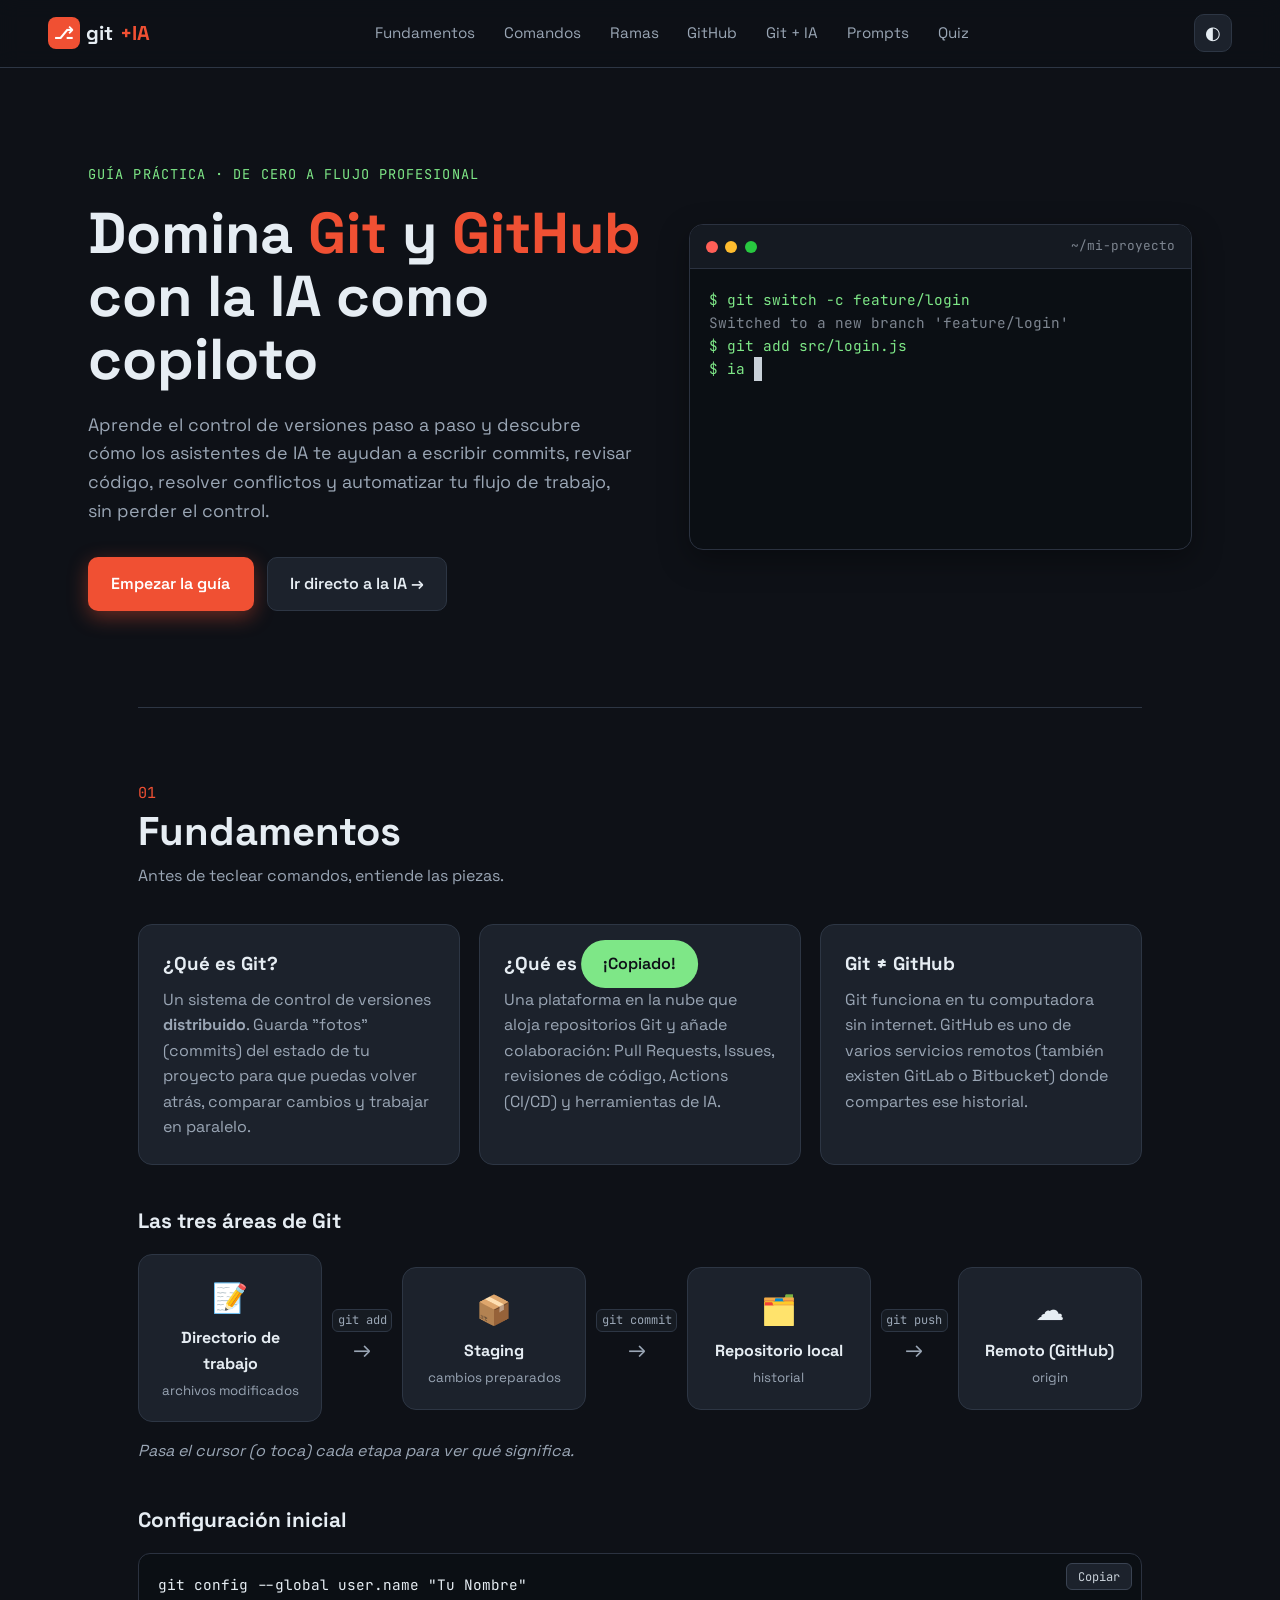
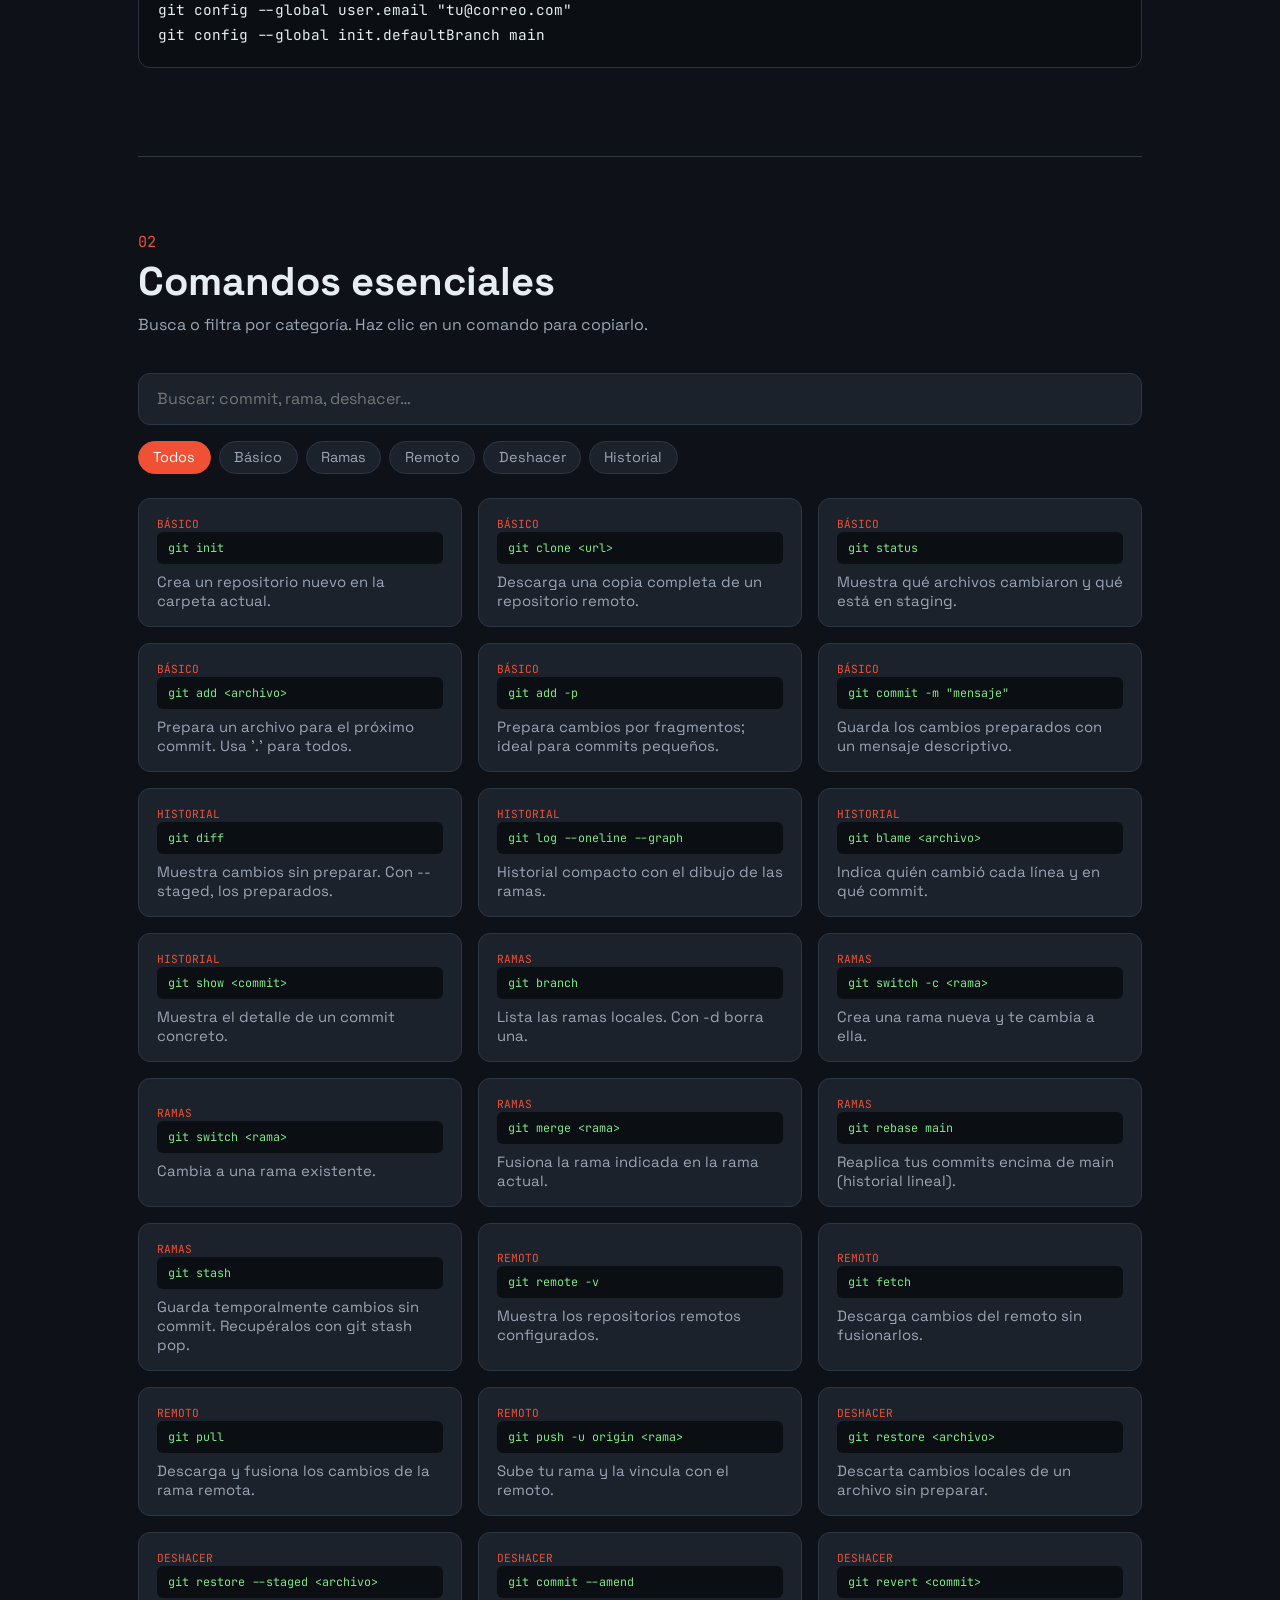
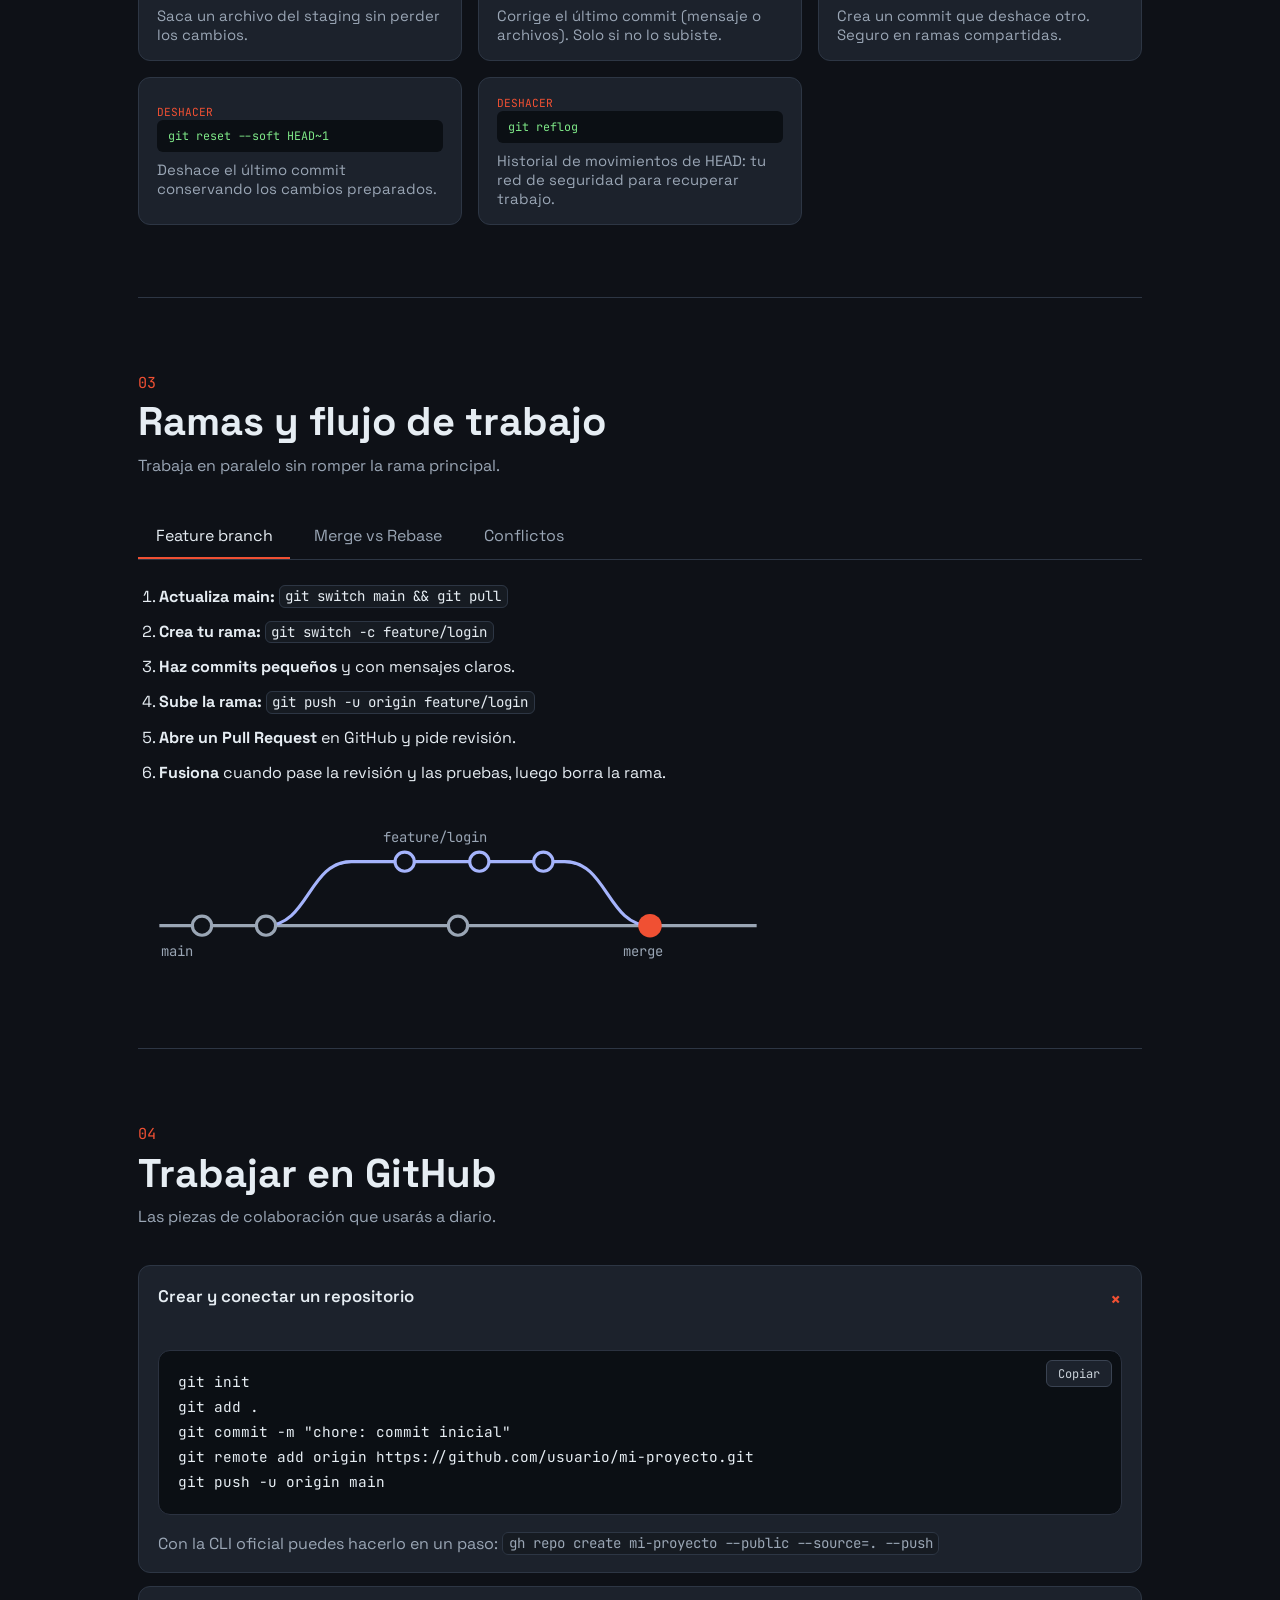
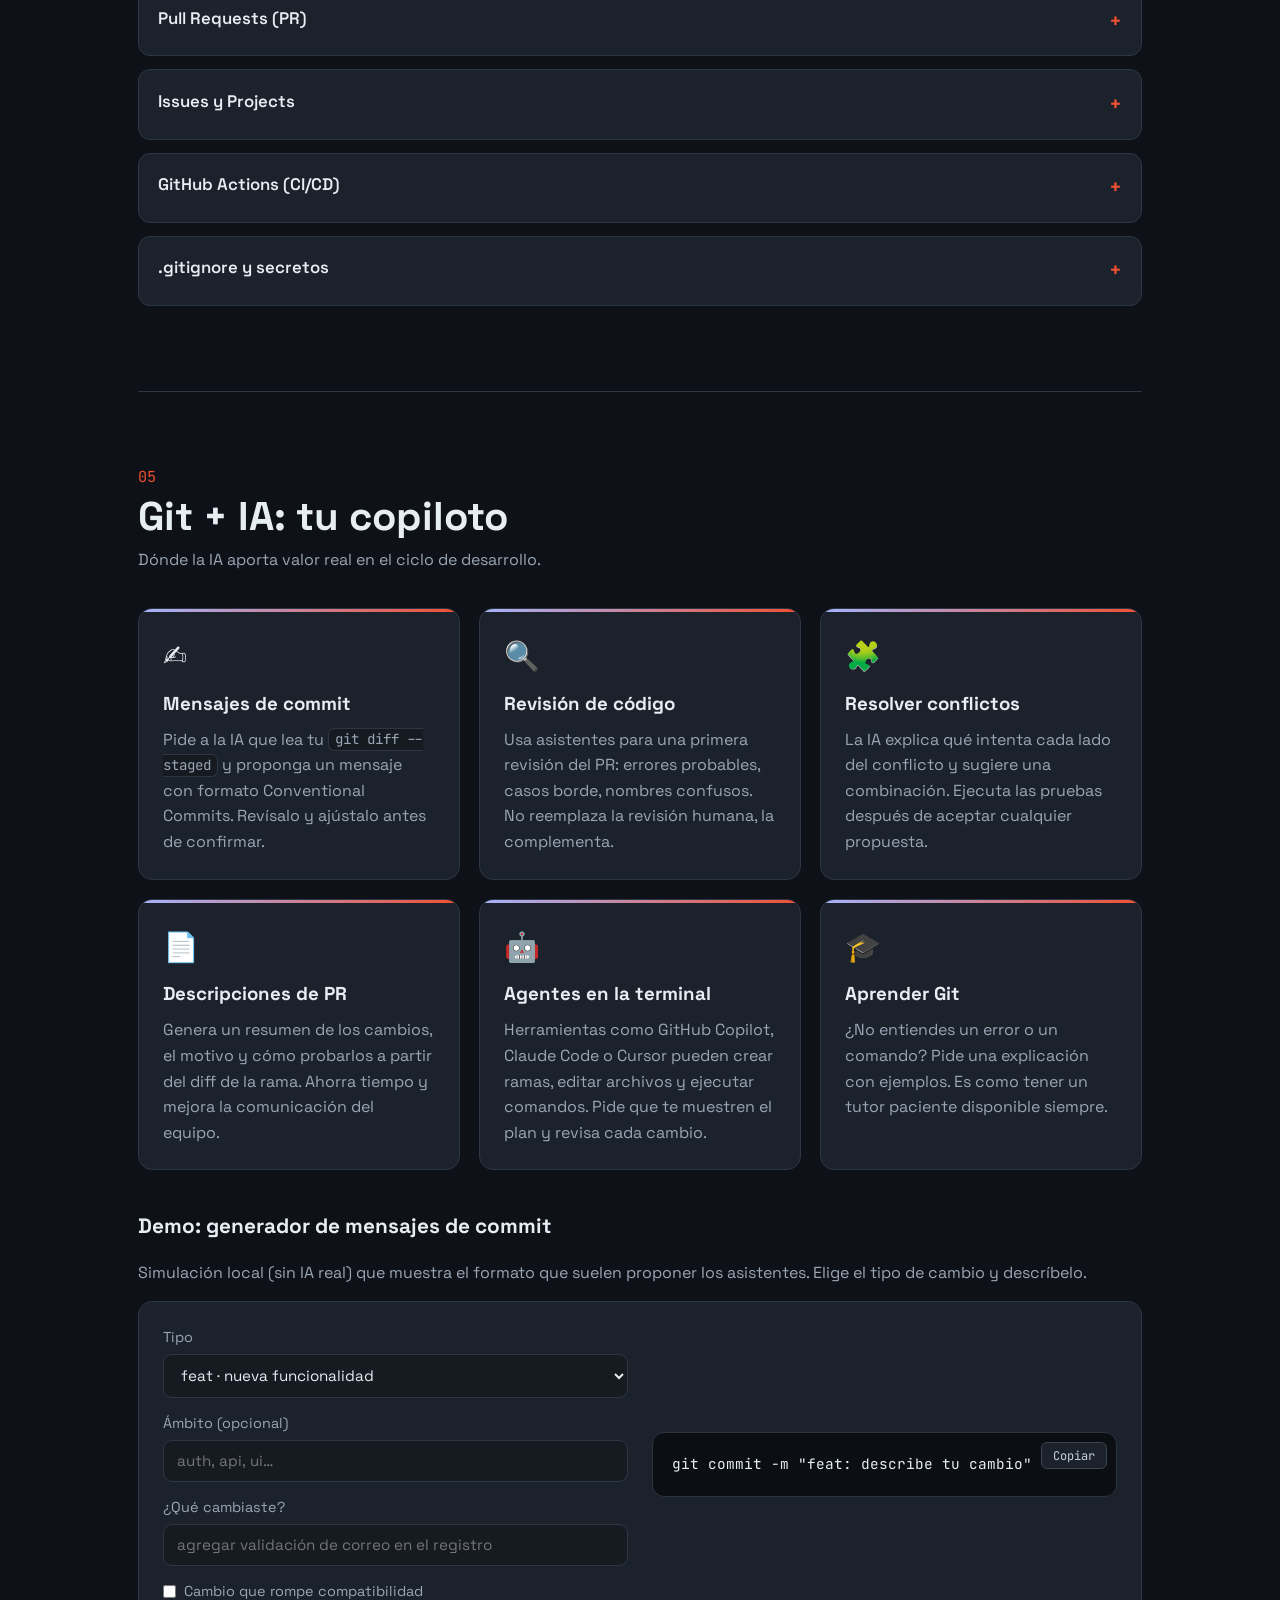
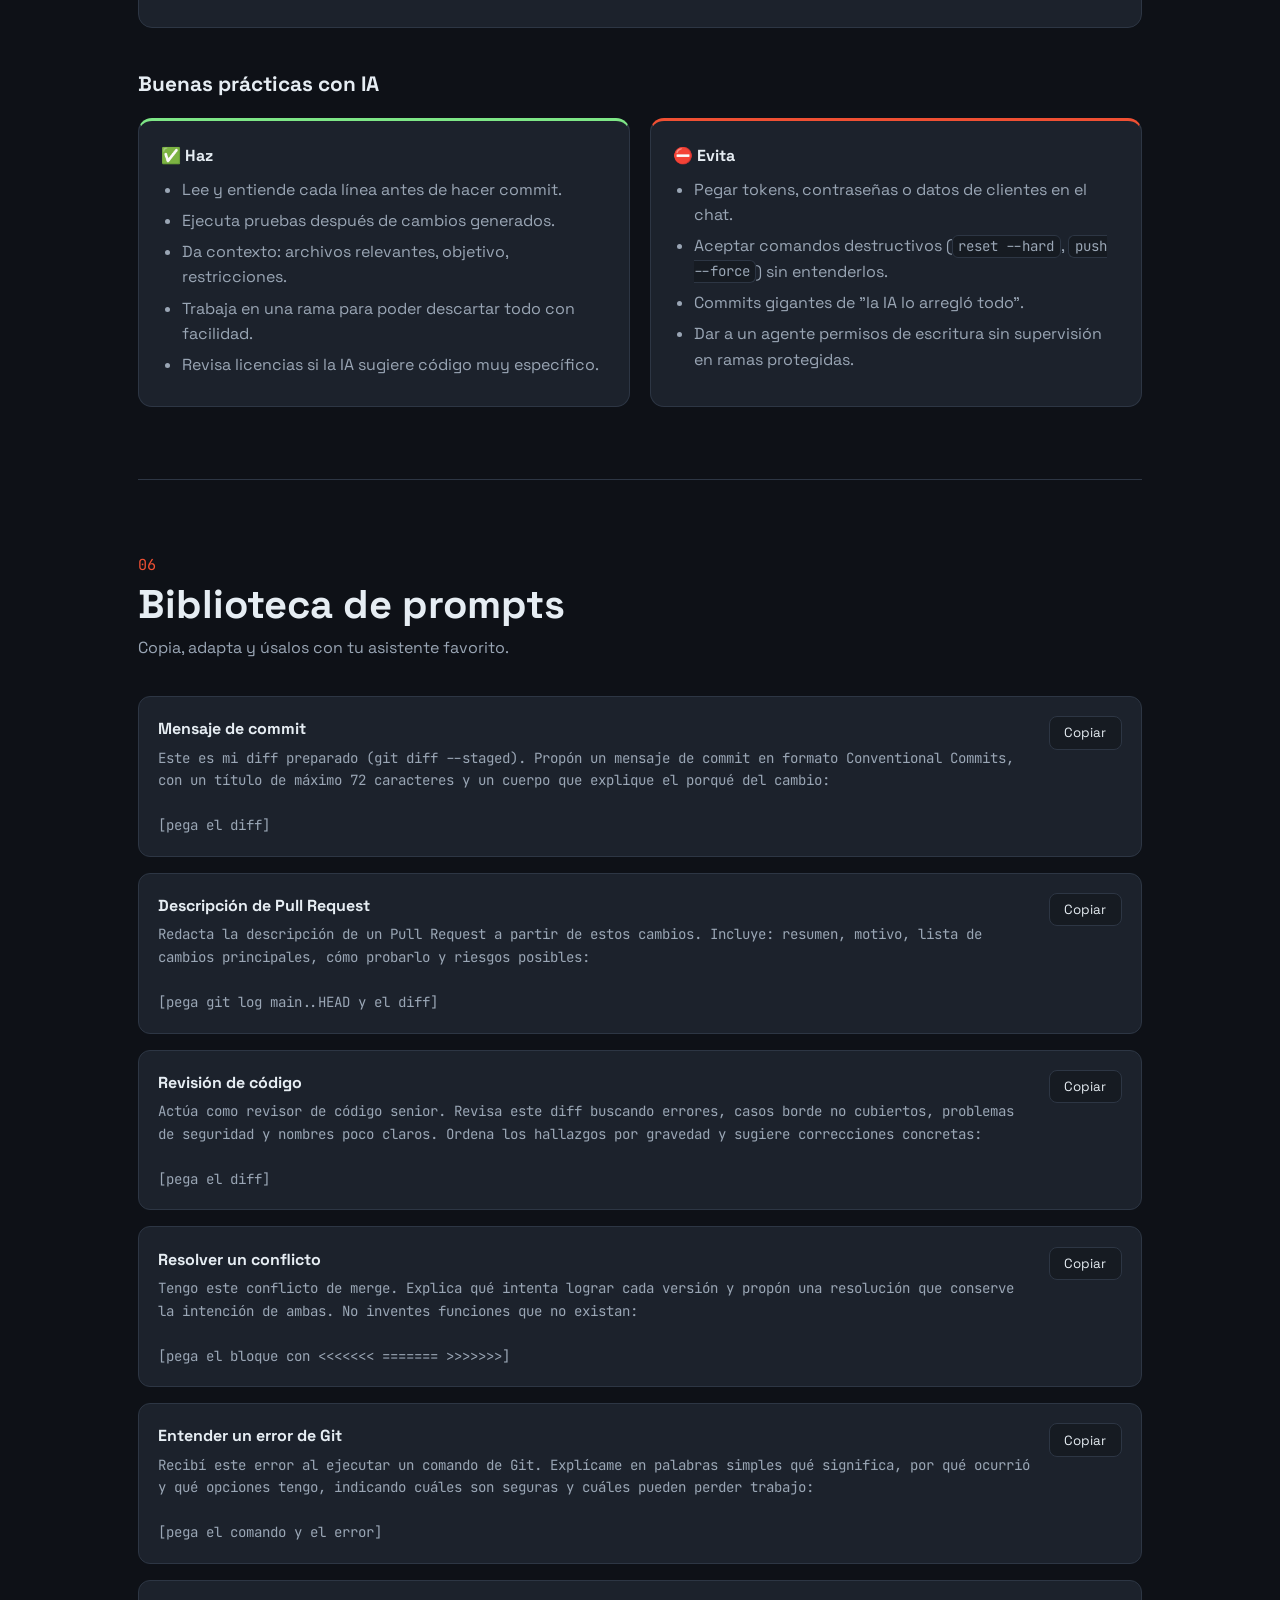
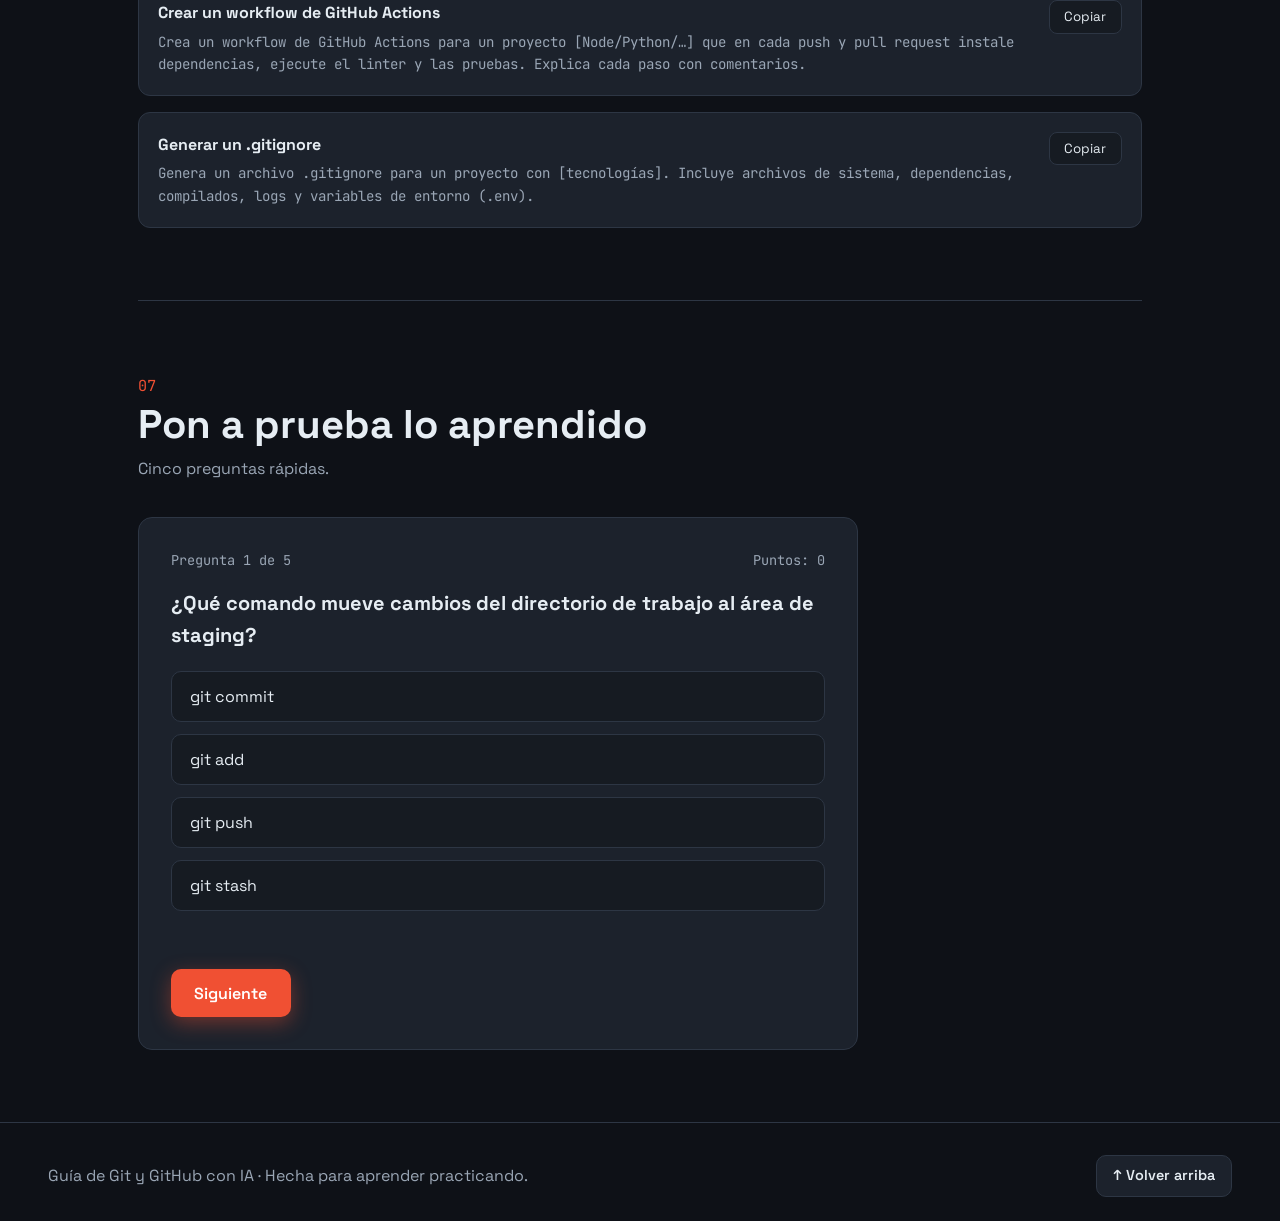
==== index.html @ 18afce58 "Primer commit" ====
<!DOCTYPE html>
<html lang="es">
<head>
  <meta charset="UTF-8">
  <meta name="viewport" content="width=device-width, initial-scale=1.0">
  <title>Guía de Git y GitHub con IA</title>
  <link rel="preconnect" href="https://fonts.googleapis.com">
  <link href="https://fonts.googleapis.com/css2?family=Space+Grotesk:wght@400;500;700&family=JetBrains+Mono:wght@400;600&display=swap" rel="stylesheet">
  <link rel="stylesheet" href="styles.css">
</head>
<body>
  <div class="progress" id="progress"></div>

  <header class="topbar">
    <a href="#inicio" class="logo"><span class="logo-mark">⎇</span> git<span>+IA</span></a>
    <nav class="nav" id="nav">
      <a href="#fundamentos">Fundamentos</a>
      <a href="#comandos">Comandos</a>
      <a href="#ramas">Ramas</a>
      <a href="#github">GitHub</a>
      <a href="#ia">Git + IA</a>
      <a href="#prompts">Prompts</a>
      <a href="#quiz">Quiz</a>
    </nav>
    <div class="topbar-actions">
      <button class="icon-btn" id="themeToggle" aria-label="Cambiar tema">◐</button>
      <button class="icon-btn menu-btn" id="menuBtn" aria-label="Abrir menú">☰</button>
    </div>
  </header>

  <!-- HERO -->
  <section class="hero" id="inicio">
    <div class="hero-text">
      <p class="eyebrow">Guía práctica · de cero a flujo profesional</p>
      <h1>Domina <em>Git</em> y <em>GitHub</em><br>con la IA como copiloto</h1>
      <p class="lead">Aprende el control de versiones paso a paso y descubre cómo los asistentes de IA te ayudan a escribir commits, revisar código, resolver conflictos y automatizar tu flujo de trabajo, sin perder el control.</p>
      <div class="hero-cta">
        <a href="#fundamentos" class="btn btn-primary">Empezar la guía</a>
        <a href="#ia" class="btn btn-ghost">Ir directo a la IA →</a>
      </div>
    </div>
    <div class="terminal" aria-label="Terminal de ejemplo">
      <div class="terminal-bar"><span></span><span></span><span></span><p>~/mi-proyecto</p></div>
      <pre class="terminal-body" id="typedTerminal"></pre>
    </div>
  </section>

  <main>
    <!-- FUNDAMENTOS -->
    <section class="section" id="fundamentos">
      <div class="section-head">
        <span class="section-num">01</span>
        <h2>Fundamentos</h2>
        <p>Antes de teclear comandos, entiende las piezas.</p>
      </div>

      <div class="cards">
        <article class="card">
          <h3>¿Qué es Git?</h3>
          <p>Un sistema de control de versiones <strong>distribuido</strong>. Guarda "fotos" (commits) del estado de tu proyecto para que puedas volver atrás, comparar cambios y trabajar en paralelo.</p>
        </article>
        <article class="card">
          <h3>¿Qué es GitHub?</h3>
          <p>Una plataforma en la nube que aloja repositorios Git y añade colaboración: Pull Requests, Issues, revisiones de código, Actions (CI/CD) y herramientas de IA.</p>
        </article>
        <article class="card">
          <h3>Git ≠ GitHub</h3>
          <p>Git funciona en tu computadora sin internet. GitHub es uno de varios servicios remotos (también existen GitLab o Bitbucket) donde compartes ese historial.</p>
        </article>
      </div>

      <h3 class="sub">Las tres áreas de Git</h3>
      <div class="flow">
        <div class="flow-step" data-tip="Donde editas tus archivos normalmente.">
          <span class="flow-icon">📝</span>
          <strong>Directorio de trabajo</strong>
          <small>archivos modificados</small>
        </div>
        <div class="flow-arrow"><code>git add</code></div>
        <div class="flow-step" data-tip="Zona de preparación: eliges qué entra en el próximo commit.">
          <span class="flow-icon">📦</span>
          <strong>Staging</strong>
          <small>cambios preparados</small>
        </div>
        <div class="flow-arrow"><code>git commit</code></div>
        <div class="flow-step" data-tip="El historial local con todos tus commits.">
          <span class="flow-icon">🗂️</span>
          <strong>Repositorio local</strong>
          <small>historial</small>
        </div>
        <div class="flow-arrow"><code>git push</code></div>
        <div class="flow-step" data-tip="La copia en GitHub que comparte tu equipo.">
          <span class="flow-icon">☁️</span>
          <strong>Remoto (GitHub)</strong>
          <small>origin</small>
        </div>
      </div>
      <p class="hint" id="flowHint">Pasa el cursor (o toca) cada etapa para ver qué significa.</p>

      <h3 class="sub">Configuración inicial</h3>
      <div class="code-block">
        <button class="copy-btn">Copiar</button>
<pre><code>git config --global user.name "Tu Nombre"
git config --global user.email "tu@correo.com"
git config --global init.defaultBranch main</code></pre>
      </div>
    </section>

    <!-- COMANDOS -->
    <section class="section" id="comandos">
      <div class="section-head">
        <span class="section-num">02</span>
        <h2>Comandos esenciales</h2>
        <p>Busca o filtra por categoría. Haz clic en un comando para copiarlo.</p>
      </div>

      <div class="cmd-tools">
        <input type="search" id="cmdSearch" placeholder="Buscar: commit, rama, deshacer…" aria-label="Buscar comando">
        <div class="chips" id="cmdChips">
          <button class="chip active" data-cat="todos">Todos</button>
          <button class="chip" data-cat="básico">Básico</button>
          <button class="chip" data-cat="ramas">Ramas</button>
          <button class="chip" data-cat="remoto">Remoto</button>
          <button class="chip" data-cat="deshacer">Deshacer</button>
          <button class="chip" data-cat="historial">Historial</button>
        </div>
      </div>
      <div class="cmd-grid" id="cmdGrid"></div>
      <p class="empty" id="cmdEmpty" hidden>No hay comandos que coincidan. Prueba con otra palabra.</p>
    </section>

    <!-- RAMAS -->
    <section class="section" id="ramas">
      <div class="section-head">
        <span class="section-num">03</span>
        <h2>Ramas y flujo de trabajo</h2>
        <p>Trabaja en paralelo sin romper la rama principal.</p>
      </div>

      <div class="tabs" data-tabs>
        <div class="tab-list" role="tablist">
          <button class="tab active" role="tab" data-tab="feature">Feature branch</button>
          <button class="tab" role="tab" data-tab="merge">Merge vs Rebase</button>
          <button class="tab" role="tab" data-tab="conflictos">Conflictos</button>
        </div>

        <div class="tab-panel active" data-panel="feature">
          <ol class="steps">
            <li><strong>Actualiza main:</strong> <code>git switch main && git pull</code></li>
            <li><strong>Crea tu rama:</strong> <code>git switch -c feature/login</code></li>
            <li><strong>Haz commits pequeños</strong> y con mensajes claros.</li>
            <li><strong>Sube la rama:</strong> <code>git push -u origin feature/login</code></li>
            <li><strong>Abre un Pull Request</strong> en GitHub y pide revisión.</li>
            <li><strong>Fusiona</strong> cuando pase la revisión y las pruebas, luego borra la rama.</li>
          </ol>
          <svg class="branch-svg" viewBox="0 0 600 140" aria-label="Diagrama de una rama feature">
            <line x1="20" y1="100" x2="580" y2="100" class="line-main"/>
            <path d="M120 100 C 160 100, 160 40, 200 40 L 400 40 C 440 40, 440 100, 480 100" class="line-feat"/>
            <circle cx="60" cy="100" r="9" class="dot-main"/>
            <circle cx="120" cy="100" r="9" class="dot-main"/>
            <circle cx="250" cy="40" r="9" class="dot-feat"/>
            <circle cx="320" cy="40" r="9" class="dot-feat"/>
            <circle cx="380" cy="40" r="9" class="dot-feat"/>
            <circle cx="300" cy="100" r="9" class="dot-main"/>
            <circle cx="480" cy="100" r="11" class="dot-merge"/>
            <text x="22" y="128">main</text>
            <text x="230" y="22">feature/login</text>
            <text x="455" y="128">merge</text>
          </svg>
        </div>

        <div class="tab-panel" data-panel="merge">
          <div class="compare">
            <div>
              <h4>git merge</h4>
              <p>Crea un commit de fusión y conserva el historial tal como ocurrió. Seguro para ramas compartidas.</p>
              <code>git switch main<br>git merge feature/login</code>
            </div>
            <div>
              <h4>git rebase</h4>
              <p>Reescribe tus commits encima de otra rama, dejando un historial lineal. Úsalo solo en ramas que <strong>no</strong> hayas compartido.</p>
              <code>git switch feature/login<br>git rebase main</code>
            </div>
          </div>
        </div>

        <div class="tab-panel" data-panel="conflictos">
          <p>Un conflicto aparece cuando dos ramas cambian las mismas líneas. Git marca el archivo así:</p>
          <div class="code-block">
            <button class="copy-btn">Copiar</button>
<pre><code>&lt;&lt;&lt;&lt;&lt;&lt;&lt; HEAD
const saludo = "Hola";
=======
const saludo = "Buenas";
&gt;&gt;&gt;&gt;&gt;&gt;&gt; feature/saludo</code></pre>
          </div>
          <ol class="steps">
            <li>Edita el archivo, deja la versión correcta y borra los marcadores.</li>
            <li><code>git add archivo.js</code></li>
            <li><code>git commit</code> (o <code>git rebase --continue</code> si estabas en un rebase).</li>
          </ol>
          <p class="tip">💡 <strong>Con IA:</strong> pega ambas versiones en tu asistente y pídele que explique qué intenta hacer cada una antes de decidir. Tú eliges el resultado final.</p>
        </div>
      </div>
    </section>

    <!-- GITHUB -->
    <section class="section" id="github">
      <div class="section-head">
        <span class="section-num">04</span>
        <h2>Trabajar en GitHub</h2>
        <p>Las piezas de colaboración que usarás a diario.</p>
      </div>

      <div class="accordion" id="ghAccordion">
        <details open>
          <summary>Crear y conectar un repositorio</summary>
          <div class="code-block">
            <button class="copy-btn">Copiar</button>
<pre><code>git init
git add .
git commit -m "chore: commit inicial"
git remote add origin https://github.com/usuario/mi-proyecto.git
git push -u origin main</code></pre>
          </div>
          <p>Con la CLI oficial puedes hacerlo en un paso: <code>gh repo create mi-proyecto --public --source=. --push</code></p>
        </details>
        <details>
          <summary>Pull Requests (PR)</summary>
          <p>Un PR propone fusionar una rama en otra. Incluye una descripción, la lista de cambios, comentarios de revisión y el estado de las pruebas automáticas.</p>
          <ul>
            <li>Mantén los PR pequeños y enfocados en un solo objetivo.</li>
            <li>Explica <em>qué</em> cambia y <em>por qué</em>; enlaza el issue relacionado (<code>Closes #42</code>).</li>
            <li>Desde la terminal: <code>gh pr create --fill</code></li>
          </ul>
        </details>
        <details>
          <summary>Issues y Projects</summary>
          <p>Los <strong>Issues</strong> registran errores, ideas y tareas. Con etiquetas, responsables e hitos organizas el trabajo; <strong>Projects</strong> los muestra en tableros tipo kanban.</p>
        </details>
        <details>
          <summary>GitHub Actions (CI/CD)</summary>
          <p>Automatiza pruebas, linters y despliegues con archivos YAML en <code>.github/workflows/</code>.</p>
          <div class="code-block">
            <button class="copy-btn">Copiar</button>
<pre><code>name: CI
on: [push, pull_request]
jobs:
  test:
    runs-on: ubuntu-latest
    steps:
      - uses: actions/checkout@v4
      - uses: actions/setup-node@v4
        with:
          node-version: 20
      - run: npm ci
      - run: npm test</code></pre>
          </div>
        </details>
        <details>
          <summary>.gitignore y secretos</summary>
          <p>Nunca subas contraseñas, tokens ni archivos <code>.env</code>. Añádelos a <code>.gitignore</code>. Si se filtró un secreto, <strong>revócalo de inmediato</strong>: borrarlo en un commit nuevo no lo elimina del historial.</p>
        </details>
      </div>
    </section>

    <!-- IA -->
    <section class="section" id="ia">
      <div class="section-head">
        <span class="section-num">05</span>
        <h2>Git + IA: tu copiloto</h2>
        <p>Dónde la IA aporta valor real en el ciclo de desarrollo.</p>
      </div>

      <div class="ai-grid">
        <article class="ai-card">
          <span class="ai-icon">✍️</span>
          <h3>Mensajes de commit</h3>
          <p>Pide a la IA que lea tu <code>git diff --staged</code> y proponga un mensaje con formato Conventional Commits. Revísalo y ajústalo antes de confirmar.</p>
        </article>
        <article class="ai-card">
          <span class="ai-icon">🔍</span>
          <h3>Revisión de código</h3>
          <p>Usa asistentes para una primera revisión del PR: errores probables, casos borde, nombres confusos. No reemplaza la revisión humana, la complementa.</p>
        </article>
        <article class="ai-card">
          <span class="ai-icon">🧩</span>
          <h3>Resolver conflictos</h3>
          <p>La IA explica qué intenta cada lado del conflicto y sugiere una combinación. Ejecuta las pruebas después de aceptar cualquier propuesta.</p>
        </article>
        <article class="ai-card">
          <span class="ai-icon">📄</span>
          <h3>Descripciones de PR</h3>
          <p>Genera un resumen de los cambios, el motivo y cómo probarlos a partir del diff de la rama. Ahorra tiempo y mejora la comunicación del equipo.</p>
        </article>
        <article class="ai-card">
          <span class="ai-icon">🤖</span>
          <h3>Agentes en la terminal</h3>
          <p>Herramientas como GitHub Copilot, Claude Code o Cursor pueden crear ramas, editar archivos y ejecutar comandos. Pide que te muestren el plan y revisa cada cambio.</p>
        </article>
        <article class="ai-card">
          <span class="ai-icon">🎓</span>
          <h3>Aprender Git</h3>
          <p>¿No entiendes un error o un comando? Pide una explicación con ejemplos. Es como tener un tutor paciente disponible siempre.</p>
        </article>
      </div>

      <h3 class="sub">Demo: generador de mensajes de commit</h3>
      <p class="muted">Simulación local (sin IA real) que muestra el formato que suelen proponer los asistentes. Elige el tipo de cambio y descríbelo.</p>
      <div class="commit-gen">
        <div class="commit-form">
          <label>Tipo
            <select id="cType">
              <option value="feat">feat · nueva funcionalidad</option>
              <option value="fix">fix · corrección de error</option>
              <option value="docs">docs · documentación</option>
              <option value="refactor">refactor · reestructurar código</option>
              <option value="test">test · pruebas</option>
              <option value="chore">chore · mantenimiento</option>
            </select>
          </label>
          <label>Ámbito (opcional)
            <input type="text" id="cScope" placeholder="auth, api, ui…">
          </label>
          <label>¿Qué cambiaste?
            <input type="text" id="cDesc" placeholder="agregar validación de correo en el registro">
          </label>
          <label class="check"><input type="checkbox" id="cBreaking"> Cambio que rompe compatibilidad</label>
        </div>
        <div class="commit-out">
          <div class="code-block">
            <button class="copy-btn">Copiar</button>
<pre><code id="cOutput">git commit -m "feat: describe tu cambio"</code></pre>
          </div>
        </div>
      </div>

      <h3 class="sub">Buenas prácticas con IA</h3>
      <div class="dos">
        <div class="do">
          <h4>✅ Haz</h4>
          <ul>
            <li>Lee y entiende cada línea antes de hacer commit.</li>
            <li>Ejecuta pruebas después de cambios generados.</li>
            <li>Da contexto: archivos relevantes, objetivo, restricciones.</li>
            <li>Trabaja en una rama para poder descartar todo con facilidad.</li>
            <li>Revisa licencias si la IA sugiere código muy específico.</li>
          </ul>
        </div>
        <div class="dont">
          <h4>⛔ Evita</h4>
          <ul>
            <li>Pegar tokens, contraseñas o datos de clientes en el chat.</li>
            <li>Aceptar comandos destructivos (<code>reset --hard</code>, <code>push --force</code>) sin entenderlos.</li>
            <li>Commits gigantes de "la IA lo arregló todo".</li>
            <li>Dar a un agente permisos de escritura sin supervisión en ramas protegidas.</li>
          </ul>
        </div>
      </div>
    </section>

    <!-- PROMPTS -->
    <section class="section" id="prompts">
      <div class="section-head">
        <span class="section-num">06</span>
        <h2>Biblioteca de prompts</h2>
        <p>Copia, adapta y úsalos con tu asistente favorito.</p>
      </div>
      <div class="prompt-list" id="promptList"></div>
    </section>

    <!-- QUIZ -->
    <section class="section" id="quiz">
      <div class="section-head">
        <span class="section-num">07</span>
        <h2>Pon a prueba lo aprendido</h2>
        <p>Cinco preguntas rápidas.</p>
      </div>
      <div class="quiz" id="quizBox">
        <div class="quiz-top">
          <span id="quizCount">Pregunta 1 de 5</span>
          <span id="quizScore">Puntos: 0</span>
        </div>
        <h3 id="quizQuestion"></h3>
        <div class="quiz-options" id="quizOptions"></div>
        <p class="quiz-feedback" id="quizFeedback"></p>
        <button class="btn btn-primary" id="quizNext" hidden>Siguiente</button>
      </div>
    </section>
  </main>

  <footer class="footer">
    <p>Guía de Git y GitHub con IA · Hecha para aprender practicando.</p>
    <a href="#inicio" class="btn btn-ghost small">↑ Volver arriba</a>
  </footer>

  <div class="toast" id="toast">¡Copiado!</div>

  <script src="script.js"></script>
</body>
</html>
---- styles.css ----
/* ===== Variables y temas ===== */
:root {
  --bg: #0e1117;
  --bg-2: #161b22;
  --card: #1c222c;
  --border: #2d3644;
  --text: #e6edf3;
  --muted: #9aa6b5;
  --accent: #f05033;      /* naranja Git */
  --accent-2: #7ee787;    /* verde terminal */
  --accent-3: #a5b4fc;    /* lila IA */
  --code-bg: #0b0f14;
  --shadow: 0 10px 30px rgba(0, 0, 0, .35);
  --radius: 14px;
  --font: "Space Grotesk", system-ui, sans-serif;
  --mono: "JetBrains Mono", ui-monospace, monospace;
}

[data-theme="light"] {
  --bg: #f7f5f0;
  --bg-2: #efece4;
  --card: #ffffff;
  --border: #ddd7ca;
  --text: #1d1f23;
  --muted: #5d6470;
  --accent: #d63f22;
  --accent-2: #1a7f37;
  --accent-3: #4f46e5;
  --code-bg: #1d1f23;
  --shadow: 0 10px 30px rgba(60, 50, 30, .12);
}

/* ===== Base ===== */
* { box-sizing: border-box; margin: 0; padding: 0; }
html { scroll-behavior: smooth; scroll-padding-top: 80px; }
body {
  font-family: var(--font);
  background: var(--bg);
  color: var(--text);
  line-height: 1.6;
  transition: background .3s, color .3s;
}
a { color: inherit; text-decoration: none; }
code {
  font-family: var(--mono);
  font-size: .88em;
  background: var(--bg-2);
  border: 1px solid var(--border);
  padding: .1em .4em;
  border-radius: 6px;
}
ul, ol { padding-left: 1.3rem; }
li { margin: .35rem 0; }

/* ===== Barra de progreso ===== */
.progress {
  position: fixed; top: 0; left: 0; height: 3px; width: 0;
  background: linear-gradient(90deg, var(--accent), var(--accent-3));
  z-index: 100;
}

/* ===== Topbar ===== */
.topbar {
  position: sticky; top: 0; z-index: 50;
  display: flex; align-items: center; justify-content: space-between;
  gap: 1rem;
  padding: .9rem clamp(1rem, 4vw, 3rem);
  background: color-mix(in srgb, var(--bg) 85%, transparent);
  backdrop-filter: blur(10px);
  border-bottom: 1px solid var(--border);
}
.logo { font-weight: 700; font-size: 1.25rem; display: flex; align-items: center; gap: .4rem; }
.logo span { color: var(--accent); }
.logo-mark {
  display: grid; place-items: center;
  width: 32px; height: 32px; border-radius: 8px;
  background: var(--accent); color: #fff !important; font-size: 1.1rem;
}
.nav { display: flex; gap: .3rem; }
.nav a {
  padding: .4rem .75rem; border-radius: 8px;
  color: var(--muted); font-size: .95rem; transition: .2s;
}
.nav a:hover, .nav a.active { color: var(--text); background: var(--bg-2); }
.topbar-actions { display: flex; gap: .5rem; }
.icon-btn {
  width: 38px; height: 38px; border-radius: 10px;
  border: 1px solid var(--border); background: var(--card);
  color: var(--text); font-size: 1.1rem; cursor: pointer;
}
.icon-btn:hover { border-color: var(--accent); }
.menu-btn { display: none; }

/* ===== Hero ===== */
.hero {
  display: grid; grid-template-columns: 1.1fr 1fr; gap: 3rem; align-items: center;
  padding: clamp(3rem, 8vw, 6rem) clamp(1rem, 4vw, 3rem);
  max-width: 1200px; margin: 0 auto;
}
.eyebrow {
  font-family: var(--mono); font-size: .85rem; color: var(--accent-2);
  text-transform: uppercase; letter-spacing: .08em; margin-bottom: 1rem;
}
.hero h1 { font-size: clamp(2.2rem, 5vw, 3.6rem); line-height: 1.1; margin-bottom: 1.2rem; }
.hero h1 em { font-style: normal; color: var(--accent); }
.lead { color: var(--muted); font-size: 1.12rem; max-width: 34rem; }
.hero-cta { display: flex; flex-wrap: wrap; gap: .8rem; margin-top: 2rem; }

.btn {
  display: inline-block; padding: .8rem 1.4rem; border-radius: 10px;
  font-weight: 600; border: 1px solid transparent; cursor: pointer;
  font-family: inherit; font-size: 1rem; transition: transform .15s, box-shadow .2s;
}
.btn:hover { transform: translateY(-2px); }
.btn-primary { background: var(--accent); color: #fff; box-shadow: 0 6px 20px color-mix(in srgb, var(--accent) 40%, transparent); }
.btn-ghost { border-color: var(--border); background: var(--card); color: var(--text); }
.btn.small { padding: .5rem 1rem; font-size: .9rem; }

/* Terminal */
.terminal {
  background: var(--code-bg); border-radius: var(--radius);
  border: 1px solid #2b3240; box-shadow: var(--shadow); overflow: hidden;
}
.terminal-bar {
  display: flex; align-items: center; gap: .45rem;
  padding: .7rem 1rem; background: #151a22; border-bottom: 1px solid #2b3240;
}
.terminal-bar span { width: 12px; height: 12px; border-radius: 50%; background: #ff5f57; }
.terminal-bar span:nth-child(2) { background: #febc2e; }
.terminal-bar span:nth-child(3) { background: #28c840; }
.terminal-bar p { margin-left: auto; font-family: var(--mono); font-size: .8rem; color: #7d8590; }
.terminal-body {
  font-family: var(--mono); font-size: .9rem; color: #c9d1d9;
  padding: 1.2rem; min-height: 280px; white-space: pre-wrap;
}
.terminal-body .p { color: var(--accent-2); }
.terminal-body .ai { color: #a5b4fc; }
.terminal-body .dim { color: #7d8590; }
.cursor { display: inline-block; width: 8px; background: #c9d1d9; animation: blink 1s steps(1) infinite; }
@keyframes blink { 50% { opacity: 0; } }

/* ===== Secciones ===== */
main { max-width: 1100px; margin: 0 auto; padding: 0 clamp(1rem, 4vw, 3rem); }
.section { padding: 4.5rem 0; border-top: 1px solid var(--border); }
.section-head { margin-bottom: 2.2rem; }
.section-num { font-family: var(--mono); color: var(--accent); font-size: .95rem; }
.section-head h2 { font-size: clamp(1.8rem, 3.5vw, 2.5rem); line-height: 1.2; margin: .2rem 0 .4rem; }
.section-head p, .muted { color: var(--muted); }
.sub { font-size: 1.3rem; margin: 2.5rem 0 1rem; }

.reveal { opacity: 0; transform: translateY(24px); transition: opacity .6s, transform .6s; }
.reveal.visible { opacity: 1; transform: none; }

/* Cards */
.cards { display: grid; grid-template-columns: repeat(auto-fit, minmax(240px, 1fr)); gap: 1.2rem; }
.card, .ai-card {
  background: var(--card); border: 1px solid var(--border);
  border-radius: var(--radius); padding: 1.5rem; transition: .25s;
}
.card:hover, .ai-card:hover { border-color: var(--accent); transform: translateY(-3px); box-shadow: var(--shadow); }
.card h3, .ai-card h3 { margin-bottom: .5rem; }
.card p, .ai-card p { color: var(--muted); }

/* Flow */
.flow { display: flex; align-items: center; flex-wrap: wrap; gap: .6rem; }
.flow-step {
  flex: 1 1 150px; text-align: center; padding: 1.2rem .8rem;
  background: var(--card); border: 1px solid var(--border);
  border-radius: var(--radius); cursor: pointer; transition: .2s;
}
.flow-step:hover, .flow-step.active { border-color: var(--accent-2); background: color-mix(in srgb, var(--accent-2) 8%, var(--card)); }
.flow-step strong { display: block; }
.flow-step small { color: var(--muted); }
.flow-icon { font-size: 1.8rem; display: block; margin-bottom: .3rem; }
.flow-arrow { display: flex; flex-direction: column; align-items: center; color: var(--muted); }
.flow-arrow::after { content: "→"; font-size: 1.4rem; }
.flow-arrow code { font-size: .75rem; }
.hint { margin-top: 1rem; color: var(--muted); font-style: italic; min-height: 1.6em; }

/* Bloques de código */
.code-block { position: relative; margin: 1rem 0; }
.code-block pre {
  background: var(--code-bg); color: #e6edf3;
  padding: 1.2rem; border-radius: 12px; overflow-x: auto;
  border: 1px solid #2b3240;
}
.code-block pre code { background: none; border: 0; padding: 0; font-size: .9rem; color: inherit; }
.copy-btn {
  position: absolute; top: .6rem; right: .6rem;
  padding: .3rem .7rem; font-family: var(--mono); font-size: .75rem;
  border-radius: 6px; border: 1px solid #3a4352; background: #1c222c; color: #c9d1d9; cursor: pointer;
}
.copy-btn:hover { border-color: var(--accent-2); color: var(--accent-2); }

/* Comandos */
.cmd-tools { display: flex; flex-direction: column; gap: 1rem; margin-bottom: 1.5rem; }
#cmdSearch {
  width: 100%; padding: .9rem 1.1rem; font-size: 1rem; font-family: inherit;
  border-radius: 12px; border: 1px solid var(--border); background: var(--card); color: var(--text);
}
#cmdSearch:focus { outline: 2px solid var(--accent); outline-offset: 2px; }
.chips { display: flex; flex-wrap: wrap; gap: .5rem; }
.chip {
  padding: .4rem .9rem; border-radius: 999px; font-family: inherit; font-size: .9rem;
  border: 1px solid var(--border); background: var(--card); color: var(--muted); cursor: pointer;
}
.chip.active, .chip:hover { background: var(--accent); border-color: var(--accent); color: #fff; }
.cmd-grid { display: grid; grid-template-columns: repeat(auto-fill, minmax(300px, 1fr)); gap: 1rem; }
.cmd {
  background: var(--card); border: 1px solid var(--border); border-radius: 12px;
  padding: 1rem 1.1rem; cursor: pointer; transition: .2s; text-align: left;
  font-family: inherit; color: inherit;
}
.cmd:hover { border-color: var(--accent-2); }
.cmd code { display: block; background: var(--code-bg); color: var(--accent-2); border: 0; padding: .5rem .7rem; margin-bottom: .5rem; }
.cmd p { color: var(--muted); font-size: .93rem; }
.cmd .tag { font-family: var(--mono); font-size: .7rem; color: var(--accent); text-transform: uppercase; }
.empty { color: var(--muted); text-align: center; padding: 2rem; }

/* Tabs */
.tab-list { display: flex; gap: .4rem; border-bottom: 1px solid var(--border); margin-bottom: 1.5rem; overflow-x: auto; }
.tab {
  padding: .7rem 1.1rem; background: none; border: 0; border-bottom: 2px solid transparent;
  color: var(--muted); font-family: inherit; font-size: 1rem; cursor: pointer; white-space: nowrap;
}
.tab.active { color: var(--text); border-bottom-color: var(--accent); }
.tab-panel { display: none; animation: fade .35s; }
.tab-panel.active { display: block; }
@keyframes fade { from { opacity: 0; transform: translateY(6px); } to { opacity: 1; } }
.steps li { margin: .6rem 0; }
.tip {
  margin-top: 1.2rem; padding: 1rem 1.2rem; border-radius: 12px;
  background: color-mix(in srgb, var(--accent-3) 12%, var(--card));
  border-left: 3px solid var(--accent-3);
}
.compare { display: grid; grid-template-columns: 1fr 1fr; gap: 1.2rem; }
.compare > div { background: var(--card); border: 1px solid var(--border); border-radius: var(--radius); padding: 1.3rem; }
.compare h4 { font-family: var(--mono); color: var(--accent); margin-bottom: .4rem; }
.compare p { color: var(--muted); margin-bottom: .8rem; }
.compare code { display: block; padding: .7rem; }

/* SVG ramas */
.branch-svg { width: 100%; max-width: 640px; margin-top: 1.5rem; }
.branch-svg text { fill: var(--muted); font-family: var(--mono); font-size: 13px; }
.line-main { stroke: var(--muted); stroke-width: 3; }
.line-feat { stroke: var(--accent-3); stroke-width: 3; fill: none; stroke-dasharray: 600; stroke-dashoffset: 600; }
.reveal.visible .line-feat, .tab-panel.active .line-feat { animation: draw 1.6s forwards .2s; }
@keyframes draw { to { stroke-dashoffset: 0; } }
.dot-main { fill: var(--bg); stroke: var(--muted); stroke-width: 3; }
.dot-feat { fill: var(--bg); stroke: var(--accent-3); stroke-width: 3; }
.dot-merge { fill: var(--accent); }

/* Acordeón */
.accordion details {
  background: var(--card); border: 1px solid var(--border);
  border-radius: 12px; margin-bottom: .8rem; padding: 0 1.2rem;
}
.accordion summary {
  cursor: pointer; padding: 1.1rem 0; font-weight: 600; font-size: 1.05rem;
  list-style: none; display: flex; justify-content: space-between;
}
.accordion summary::-webkit-details-marker { display: none; }
.accordion summary::after { content: "+"; color: var(--accent); font-size: 1.3rem; transition: .2s; }
.accordion details[open] summary::after { transform: rotate(45deg); }
.accordion details > *:not(summary) { margin-bottom: 1rem; }
.accordion p { color: var(--muted); }

/* IA */
.ai-grid { display: grid; grid-template-columns: repeat(auto-fit, minmax(280px, 1fr)); gap: 1.2rem; }
.ai-card { position: relative; overflow: hidden; }
.ai-card::before {
  content: ""; position: absolute; inset: 0 0 auto 0; height: 3px;
  background: linear-gradient(90deg, var(--accent-3), var(--accent));
}
.ai-icon { font-size: 1.8rem; display: block; margin-bottom: .6rem; }

.commit-gen {
  display: grid; grid-template-columns: 1fr 1fr; gap: 1.5rem; align-items: center;
  background: var(--card); border: 1px solid var(--border); border-radius: var(--radius); padding: 1.5rem;
  margin-top: 1rem;
}
.commit-form { display: grid; gap: .9rem; }
.commit-form label { display: grid; gap: .3rem; font-size: .9rem; color: var(--muted); }
.commit-form input[type="text"], .commit-form select {
  padding: .65rem .8rem; border-radius: 9px; border: 1px solid var(--border);
  background: var(--bg-2); color: var(--text); font-family: inherit; font-size: .95rem;
}
.commit-form .check { display: flex; align-items: center; gap: .5rem; cursor: pointer; }
.commit-out pre { white-space: pre-wrap; word-break: break-word; }

.dos { display: grid; grid-template-columns: 1fr 1fr; gap: 1.2rem; }
.do, .dont { padding: 1.4rem; border-radius: var(--radius); border: 1px solid var(--border); background: var(--card); }
.do { border-top: 3px solid var(--accent-2); }
.dont { border-top: 3px solid var(--accent); }
.do h4, .dont h4 { margin-bottom: .5rem; }
.do li, .dont li { color: var(--muted); }

/* Prompts */
.prompt-list { display: grid; gap: 1rem; }
.prompt {
  display: grid; grid-template-columns: 1fr auto; gap: 1rem; align-items: start;
  background: var(--card); border: 1px solid var(--border); border-radius: 12px; padding: 1.2rem;
}
.prompt h4 { margin-bottom: .3rem; }
.prompt p { color: var(--muted); font-family: var(--mono); font-size: .88rem; }
.prompt button {
  padding: .45rem .9rem; border-radius: 8px; border: 1px solid var(--border);
  background: var(--bg-2); color: var(--text); cursor: pointer; font-family: inherit;
}
.prompt button:hover { border-color: var(--accent-3); color: var(--accent-3); }

/* Quiz */
.quiz {
  background: var(--card); border: 1px solid var(--border);
  border-radius: var(--radius); padding: clamp(1.2rem, 3vw, 2rem); max-width: 720px;
}
.quiz-top { display: flex; justify-content: space-between; color: var(--muted); font-family: var(--mono); font-size: .85rem; margin-bottom: 1rem; }
.quiz h3 { margin-bottom: 1.2rem; font-size: 1.25rem; }
.quiz-options { display: grid; gap: .7rem; }
.quiz-opt {
  text-align: left; padding: .9rem 1.1rem; border-radius: 10px;
  border: 1px solid var(--border); background: var(--bg-2); color: var(--text);
  font-family: inherit; font-size: 1rem; cursor: pointer; transition: .2s;
}
.quiz-opt:hover:not(:disabled) { border-color: var(--accent-3); }
.quiz-opt.correct { border-color: var(--accent-2); background: color-mix(in srgb, var(--accent-2) 15%, var(--bg-2)); }
.quiz-opt.wrong { border-color: var(--accent); background: color-mix(in srgb, var(--accent) 15%, var(--bg-2)); }
.quiz-opt:disabled { cursor: default; }
.quiz-feedback { margin: 1rem 0; min-height: 1.6em; color: var(--muted); }

/* Footer y toast */
.footer {
  display: flex; justify-content: space-between; align-items: center; flex-wrap: wrap; gap: 1rem;
  padding: 2rem clamp(1rem, 4vw, 3rem); border-top: 1px solid var(--border); color: var(--muted);
}
.toast {
  position: fixed; bottom: 2rem; left: 50%; transform: translate(-50%, 120px);
  background: var(--accent-2); color: #0e1117; font-weight: 600;
  padding: .7rem 1.4rem; border-radius: 999px; transition: transform .3s; z-index: 200;
}
.toast.show { transform: translate(-50%, 0); }

/* ===== Responsive ===== */
@media (max-width: 900px) {
  .hero { grid-template-columns: 1fr; }
  .menu-btn { display: block; }
  .nav {
    position: absolute; top: 100%; left: 0; right: 0;
    flex-direction: column; padding: 1rem;
    background: var(--bg); border-bottom: 1px solid var(--border);
    display: none;
  }
  .nav.open { display: flex; }
  .compare, .dos, .commit-gen { grid-template-columns: 1fr; }
  .flow-arrow { width: 100%; }
  .flow-arrow::after { content: "↓"; }
}

@media (prefers-reduced-motion: reduce) {
  * { animation: none !important; transition: none !important; }
  .reveal { opacity: 1; transform: none; }
  .line-feat { stroke-dashoffset: 0; }
}
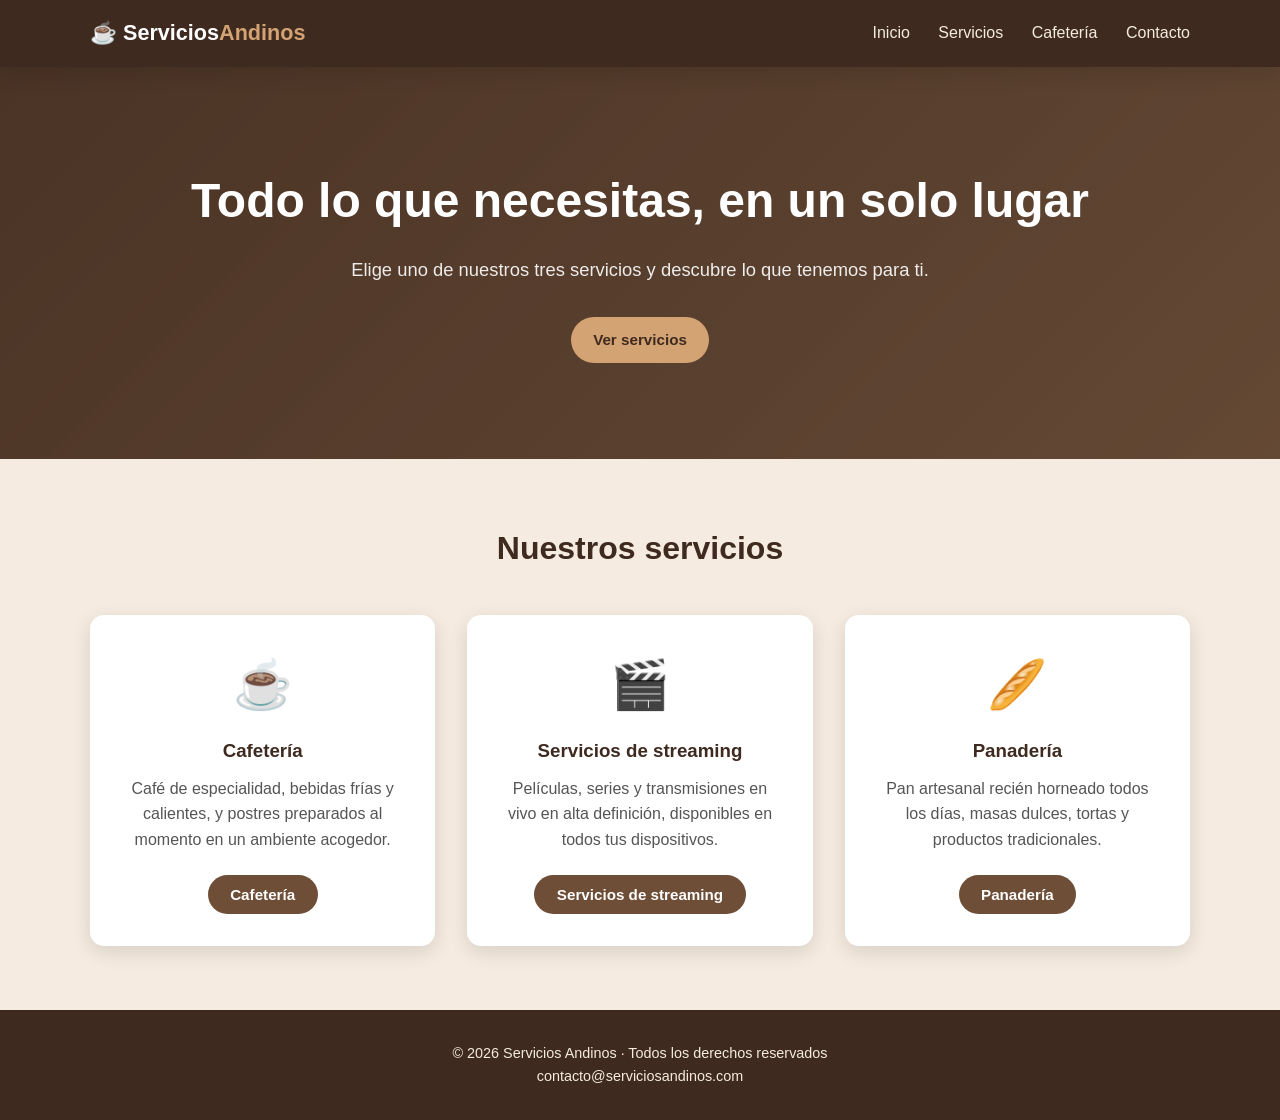
==== commit c5addf6d: "estructura 1/3" ====
--- a/index.html
+++ b/index.html
@@ -3,399 +3,119 @@
 <head>
   <meta charset="UTF-8">
   <meta name="viewport" content="width=device-width, initial-scale=1.0">
-  <title>Guía de Git y GitHub con IA</title>
-  <link rel="preconnect" href="https://fonts.googleapis.com">
-  <link href="https://fonts.googleapis.com/css2?family=Space+Grotesk:wght@400;500;700&family=JetBrains+Mono:wght@400;600&display=swap" rel="stylesheet">
+  <title>Servicios Andinos | Cafetería, Streaming y Panadería</title>
   <link rel="stylesheet" href="styles.css">
 </head>
 <body>
-  <div class="progress" id="progress"></div>
 
-  <header class="topbar">
-    <a href="#inicio" class="logo"><span class="logo-mark">⎇</span> git<span>+IA</span></a>
-    <nav class="nav" id="nav">
-      <a href="#fundamentos">Fundamentos</a>
-      <a href="#comandos">Comandos</a>
-      <a href="#ramas">Ramas</a>
-      <a href="#github">GitHub</a>
-      <a href="#ia">Git + IA</a>
-      <a href="#prompts">Prompts</a>
-      <a href="#quiz">Quiz</a>
-    </nav>
-    <div class="topbar-actions">
-      <button class="icon-btn" id="themeToggle" aria-label="Cambiar tema">◐</button>
-      <button class="icon-btn menu-btn" id="menuBtn" aria-label="Abrir menú">☰</button>
+  <!-- ===== MENÚ ===== -->
+  <header class="header">
+    <div class="contenedor header__inner">
+      <a href="#inicio" class="logo">☕ Servicios<span>Andinos</span></a>
+      <button class="menu-toggle" id="menuToggle" aria-label="Abrir menú">☰</button>
+      <nav class="nav" id="nav">
+        <a href="#inicio">Inicio</a>
+        <a href="#servicios">Servicios</a>
+        <a href="#cafeteria">Cafetería</a>
+        <a href="#contacto">Contacto</a>
+      </nav>
     </div>
   </header>
 
-  <!-- HERO -->
+  <!-- ===== PORTADA ===== -->
   <section class="hero" id="inicio">
-    <div class="hero-text">
-      <p class="eyebrow">Guía práctica · de cero a flujo profesional</p>
-      <h1>Domina <em>Git</em> y <em>GitHub</em><br>con la IA como copiloto</h1>
-      <p class="lead">Aprende el control de versiones paso a paso y descubre cómo los asistentes de IA te ayudan a escribir commits, revisar código, resolver conflictos y automatizar tu flujo de trabajo, sin perder el control.</p>
-      <div class="hero-cta">
-        <a href="#fundamentos" class="btn btn-primary">Empezar la guía</a>
-        <a href="#ia" class="btn btn-ghost">Ir directo a la IA →</a>
-      </div>
-    </div>
-    <div class="terminal" aria-label="Terminal de ejemplo">
-      <div class="terminal-bar"><span></span><span></span><span></span><p>~/mi-proyecto</p></div>
-      <pre class="terminal-body" id="typedTerminal"></pre>
+    <div class="contenedor">
+      <h1>Todo lo que necesitas, en un solo lugar</h1>
+      <p>Elige uno de nuestros tres servicios y descubre lo que tenemos para ti.</p>
+      <a href="#servicios" class="btn btn--claro">Ver servicios</a>
     </div>
   </section>
 
-  <main>
-    <!-- FUNDAMENTOS -->
-    <section class="section" id="fundamentos">
-      <div class="section-head">
-        <span class="section-num">01</span>
-        <h2>Fundamentos</h2>
-        <p>Antes de teclear comandos, entiende las piezas.</p>
+  <!-- ===== SERVICIOS ===== -->
+  <section class="servicios contenedor" id="servicios">
+    <h2 class="titulo-seccion">Nuestros servicios</h2>
+    <div class="tarjetas">
+
+      <article class="tarjeta">
+        <div class="tarjeta__icono">☕</div>
+        <h3>Cafetería</h3>
+        <p>Café de especialidad, bebidas frías y calientes, y postres preparados al momento en un ambiente acogedor.</p>
+        <button class="btn" data-servicio="cafeteria">Cafetería</button>
+      </article>
+
+      <article class="tarjeta">
+        <div class="tarjeta__icono">🎬</div>
+        <h3>Servicios de streaming</h3>
+        <p>Películas, series y transmisiones en vivo en alta definición, disponibles en todos tus dispositivos.</p>
+        <button class="btn" data-servicio="streaming">Servicios de streaming</button>
+      </article>
+
+      <article class="tarjeta">
+        <div class="tarjeta__icono">🥖</div>
+        <h3>Panadería</h3>
+        <p>Pan artesanal recién horneado todos los días, masas dulces, tortas y productos tradicionales.</p>
+        <button class="btn" data-servicio="panaderia">Panadería</button>
+      </article>
+
+    </div>
+  </section>
+
+  <!-- ===== CAFETERÍA (servicio desarrollado) ===== -->
+  <section class="cafeteria oculto" id="cafeteria">
+    <div class="contenedor">
+      <h2 class="titulo-seccion">Cafetería</h2>
+      <p class="subtitulo">Haz tu pedido: agrega productos al carrito y confirma.</p>
+
+      <div class="filtros" id="filtros">
+        <button class="filtro activo" data-categoria="todos">Todos</button>
+        <button class="filtro" data-categoria="caliente">Bebidas calientes</button>
+        <button class="filtro" data-categoria="fria">Bebidas frías</button>
+        <button class="filtro" data-categoria="postre">Postres</button>
       </div>
 
-      <div class="cards">
-        <article class="card">
-          <h3>¿Qué es Git?</h3>
-          <p>Un sistema de control de versiones <strong>distribuido</strong>. Guarda "fotos" (commits) del estado de tu proyecto para que puedas volver atrás, comparar cambios y trabajar en paralelo.</p>
-        </article>
-        <article class="card">
-          <h3>¿Qué es GitHub?</h3>
-          <p>Una plataforma en la nube que aloja repositorios Git y añade colaboración: Pull Requests, Issues, revisiones de código, Actions (CI/CD) y herramientas de IA.</p>
-        </article>
-        <article class="card">
-          <h3>Git ≠ GitHub</h3>
-          <p>Git funciona en tu computadora sin internet. GitHub es uno de varios servicios remotos (también existen GitLab o Bitbucket) donde compartes ese historial.</p>
-        </article>
+      <div class="cafeteria__layout">
+        <div class="productos" id="productos"></div>
+
+        <aside class="carrito">
+          <h3>🛒 Tu pedido</h3>
+          <ul class="carrito__lista" id="carritoLista">
+            <li class="vacio">Aún no agregaste productos.</li>
+          </ul>
+          <div class="carrito__total">
+            <span>Total:</span>
+            <strong id="carritoTotal">Bs 0.00</strong>
+          </div>
+          <button class="btn btn--ancho" id="btnConfirmar">Confirmar pedido</button>
+          <button class="btn btn--secundario btn--ancho" id="btnVaciar">Vaciar carrito</button>
+        </aside>
       </div>
 
-      <h3 class="sub">Las tres áreas de Git</h3>
-      <div class="flow">
-        <div class="flow-step" data-tip="Donde editas tus archivos normalmente.">
-          <span class="flow-icon">📝</span>
-          <strong>Directorio de trabajo</strong>
-          <small>archivos modificados</small>
-        </div>
-        <div class="flow-arrow"><code>git add</code></div>
-        <div class="flow-step" data-tip="Zona de preparación: eliges qué entra en el próximo commit.">
-          <span class="flow-icon">📦</span>
-          <strong>Staging</strong>
-          <small>cambios preparados</small>
-        </div>
-        <div class="flow-arrow"><code>git commit</code></div>
-        <div class="flow-step" data-tip="El historial local con todos tus commits.">
-          <span class="flow-icon">🗂️</span>
-          <strong>Repositorio local</strong>
-          <small>historial</small>
-        </div>
-        <div class="flow-arrow"><code>git push</code></div>
-        <div class="flow-step" data-tip="La copia en GitHub que comparte tu equipo.">
-          <span class="flow-icon">☁️</span>
-          <strong>Remoto (GitHub)</strong>
-          <small>origin</small>
-        </div>
+      <div class="info-cafe">
+        <div><strong>Horario</strong><br>Lunes a sábado, 7:00 – 21:00</div>
+        <div><strong>Dirección</strong><br>Av. Principal #123</div>
+        <div><strong>Teléfono</strong><br>+591 700 00000</div>
       </div>
-      <p class="hint" id="flowHint">Pasa el cursor (o toca) cada etapa para ver qué significa.</p>
+    </div>
+  </section>
 
-      <h3 class="sub">Configuración inicial</h3>
-      <div class="code-block">
-        <button class="copy-btn">Copiar</button>
-<pre><code>git config --global user.name "Tu Nombre"
-git config --global user.email "tu@correo.com"
-git config --global init.defaultBranch main</code></pre>
-      </div>
-    </section>
-
-    <!-- COMANDOS -->
-    <section class="section" id="comandos">
-      <div class="section-head">
-        <span class="section-num">02</span>
-        <h2>Comandos esenciales</h2>
-        <p>Busca o filtra por categoría. Haz clic en un comando para copiarlo.</p>
-      </div>
-
-      <div class="cmd-tools">
-        <input type="search" id="cmdSearch" placeholder="Buscar: commit, rama, deshacer…" aria-label="Buscar comando">
-        <div class="chips" id="cmdChips">
-          <button class="chip active" data-cat="todos">Todos</button>
-          <button class="chip" data-cat="básico">Básico</button>
-          <button class="chip" data-cat="ramas">Ramas</button>
-          <button class="chip" data-cat="remoto">Remoto</button>
-          <button class="chip" data-cat="deshacer">Deshacer</button>
-          <button class="chip" data-cat="historial">Historial</button>
-        </div>
-      </div>
-      <div class="cmd-grid" id="cmdGrid"></div>
-      <p class="empty" id="cmdEmpty" hidden>No hay comandos que coincidan. Prueba con otra palabra.</p>
-    </section>
-
-    <!-- RAMAS -->
-    <section class="section" id="ramas">
-      <div class="section-head">
-        <span class="section-num">03</span>
-        <h2>Ramas y flujo de trabajo</h2>
-        <p>Trabaja en paralelo sin romper la rama principal.</p>
-      </div>
-
-      <div class="tabs" data-tabs>
-        <div class="tab-list" role="tablist">
-          <button class="tab active" role="tab" data-tab="feature">Feature branch</button>
-          <button class="tab" role="tab" data-tab="merge">Merge vs Rebase</button>
-          <button class="tab" role="tab" data-tab="conflictos">Conflictos</button>
-        </div>
-
-        <div class="tab-panel active" data-panel="feature">
-          <ol class="steps">
-            <li><strong>Actualiza main:</strong> <code>git switch main && git pull</code></li>
-            <li><strong>Crea tu rama:</strong> <code>git switch -c feature/login</code></li>
-            <li><strong>Haz commits pequeños</strong> y con mensajes claros.</li>
-            <li><strong>Sube la rama:</strong> <code>git push -u origin feature/login</code></li>
-            <li><strong>Abre un Pull Request</strong> en GitHub y pide revisión.</li>
-            <li><strong>Fusiona</strong> cuando pase la revisión y las pruebas, luego borra la rama.</li>
-          </ol>
-          <svg class="branch-svg" viewBox="0 0 600 140" aria-label="Diagrama de una rama feature">
-            <line x1="20" y1="100" x2="580" y2="100" class="line-main"/>
-            <path d="M120 100 C 160 100, 160 40, 200 40 L 400 40 C 440 40, 440 100, 480 100" class="line-feat"/>
-            <circle cx="60" cy="100" r="9" class="dot-main"/>
-            <circle cx="120" cy="100" r="9" class="dot-main"/>
-            <circle cx="250" cy="40" r="9" class="dot-feat"/>
-            <circle cx="320" cy="40" r="9" class="dot-feat"/>
-            <circle cx="380" cy="40" r="9" class="dot-feat"/>
-            <circle cx="300" cy="100" r="9" class="dot-main"/>
-            <circle cx="480" cy="100" r="11" class="dot-merge"/>
-            <text x="22" y="128">main</text>
-            <text x="230" y="22">feature/login</text>
-            <text x="455" y="128">merge</text>
-          </svg>
-        </div>
-
-        <div class="tab-panel" data-panel="merge">
-          <div class="compare">
-            <div>
-              <h4>git merge</h4>
-              <p>Crea un commit de fusión y conserva el historial tal como ocurrió. Seguro para ramas compartidas.</p>
-              <code>git switch main<br>git merge feature/login</code>
-            </div>
-            <div>
-              <h4>git rebase</h4>
-              <p>Reescribe tus commits encima de otra rama, dejando un historial lineal. Úsalo solo en ramas que <strong>no</strong> hayas compartido.</p>
-              <code>git switch feature/login<br>git rebase main</code>
-            </div>
-          </div>
-        </div>
-
-        <div class="tab-panel" data-panel="conflictos">
-          <p>Un conflicto aparece cuando dos ramas cambian las mismas líneas. Git marca el archivo así:</p>
-          <div class="code-block">
-            <button class="copy-btn">Copiar</button>
-<pre><code>&lt;&lt;&lt;&lt;&lt;&lt;&lt; HEAD
-const saludo = "Hola";
-=======
-const saludo = "Buenas";
-&gt;&gt;&gt;&gt;&gt;&gt;&gt; feature/saludo</code></pre>
-          </div>
-          <ol class="steps">
-            <li>Edita el archivo, deja la versión correcta y borra los marcadores.</li>
-            <li><code>git add archivo.js</code></li>
-            <li><code>git commit</code> (o <code>git rebase --continue</code> si estabas en un rebase).</li>
-          </ol>
-          <p class="tip">💡 <strong>Con IA:</strong> pega ambas versiones en tu asistente y pídele que explique qué intenta hacer cada una antes de decidir. Tú eliges el resultado final.</p>
-        </div>
-      </div>
-    </section>
-
-    <!-- GITHUB -->
-    <section class="section" id="github">
-      <div class="section-head">
-        <span class="section-num">04</span>
-        <h2>Trabajar en GitHub</h2>
-        <p>Las piezas de colaboración que usarás a diario.</p>
-      </div>
-
-      <div class="accordion" id="ghAccordion">
-        <details open>
-          <summary>Crear y conectar un repositorio</summary>
-          <div class="code-block">
-            <button class="copy-btn">Copiar</button>
-<pre><code>git init
-git add .
-git commit -m "chore: commit inicial"
-git remote add origin https://github.com/usuario/mi-proyecto.git
-git push -u origin main</code></pre>
-          </div>
-          <p>Con la CLI oficial puedes hacerlo en un paso: <code>gh repo create mi-proyecto --public --source=. --push</code></p>
-        </details>
-        <details>
-          <summary>Pull Requests (PR)</summary>
-          <p>Un PR propone fusionar una rama en otra. Incluye una descripción, la lista de cambios, comentarios de revisión y el estado de las pruebas automáticas.</p>
-          <ul>
-            <li>Mantén los PR pequeños y enfocados en un solo objetivo.</li>
-            <li>Explica <em>qué</em> cambia y <em>por qué</em>; enlaza el issue relacionado (<code>Closes #42</code>).</li>
-            <li>Desde la terminal: <code>gh pr create --fill</code></li>
-          </ul>
-        </details>
-        <details>
-          <summary>Issues y Projects</summary>
-          <p>Los <strong>Issues</strong> registran errores, ideas y tareas. Con etiquetas, responsables e hitos organizas el trabajo; <strong>Projects</strong> los muestra en tableros tipo kanban.</p>
-        </details>
-        <details>
-          <summary>GitHub Actions (CI/CD)</summary>
-          <p>Automatiza pruebas, linters y despliegues con archivos YAML en <code>.github/workflows/</code>.</p>
-          <div class="code-block">
-            <button class="copy-btn">Copiar</button>
-<pre><code>name: CI
-on: [push, pull_request]
-jobs:
-  test:
-    runs-on: ubuntu-latest
-    steps:
-      - uses: actions/checkout@v4
-      - uses: actions/setup-node@v4
-        with:
-          node-version: 20
-      - run: npm ci
-      - run: npm test</code></pre>
-          </div>
-        </details>
-        <details>
-          <summary>.gitignore y secretos</summary>
-          <p>Nunca subas contraseñas, tokens ni archivos <code>.env</code>. Añádelos a <code>.gitignore</code>. Si se filtró un secreto, <strong>revócalo de inmediato</strong>: borrarlo en un commit nuevo no lo elimina del historial.</p>
-        </details>
-      </div>
-    </section>
-
-    <!-- IA -->
-    <section class="section" id="ia">
-      <div class="section-head">
-        <span class="section-num">05</span>
-        <h2>Git + IA: tu copiloto</h2>
-        <p>Dónde la IA aporta valor real en el ciclo de desarrollo.</p>
-      </div>
-
-      <div class="ai-grid">
-        <article class="ai-card">
-          <span class="ai-icon">✍️</span>
-          <h3>Mensajes de commit</h3>
-          <p>Pide a la IA que lea tu <code>git diff --staged</code> y proponga un mensaje con formato Conventional Commits. Revísalo y ajústalo antes de confirmar.</p>
-        </article>
-        <article class="ai-card">
-          <span class="ai-icon">🔍</span>
-          <h3>Revisión de código</h3>
-          <p>Usa asistentes para una primera revisión del PR: errores probables, casos borde, nombres confusos. No reemplaza la revisión humana, la complementa.</p>
-        </article>
-        <article class="ai-card">
-          <span class="ai-icon">🧩</span>
-          <h3>Resolver conflictos</h3>
-          <p>La IA explica qué intenta cada lado del conflicto y sugiere una combinación. Ejecuta las pruebas después de aceptar cualquier propuesta.</p>
-        </article>
-        <article class="ai-card">
-          <span class="ai-icon">📄</span>
-          <h3>Descripciones de PR</h3>
-          <p>Genera un resumen de los cambios, el motivo y cómo probarlos a partir del diff de la rama. Ahorra tiempo y mejora la comunicación del equipo.</p>
-        </article>
-        <article class="ai-card">
-          <span class="ai-icon">🤖</span>
-          <h3>Agentes en la terminal</h3>
-          <p>Herramientas como GitHub Copilot, Claude Code o Cursor pueden crear ramas, editar archivos y ejecutar comandos. Pide que te muestren el plan y revisa cada cambio.</p>
-        </article>
-        <article class="ai-card">
-          <span class="ai-icon">🎓</span>
-          <h3>Aprender Git</h3>
-          <p>¿No entiendes un error o un comando? Pide una explicación con ejemplos. Es como tener un tutor paciente disponible siempre.</p>
-        </article>
-      </div>
-
-      <h3 class="sub">Demo: generador de mensajes de commit</h3>
-      <p class="muted">Simulación local (sin IA real) que muestra el formato que suelen proponer los asistentes. Elige el tipo de cambio y descríbelo.</p>
-      <div class="commit-gen">
-        <div class="commit-form">
-          <label>Tipo
-            <select id="cType">
-              <option value="feat">feat · nueva funcionalidad</option>
-              <option value="fix">fix · corrección de error</option>
-              <option value="docs">docs · documentación</option>
-              <option value="refactor">refactor · reestructurar código</option>
-              <option value="test">test · pruebas</option>
-              <option value="chore">chore · mantenimiento</option>
-            </select>
-          </label>
-          <label>Ámbito (opcional)
-            <input type="text" id="cScope" placeholder="auth, api, ui…">
-          </label>
-          <label>¿Qué cambiaste?
-            <input type="text" id="cDesc" placeholder="agregar validación de correo en el registro">
-          </label>
-          <label class="check"><input type="checkbox" id="cBreaking"> Cambio que rompe compatibilidad</label>
-        </div>
-        <div class="commit-out">
-          <div class="code-block">
-            <button class="copy-btn">Copiar</button>
-<pre><code id="cOutput">git commit -m "feat: describe tu cambio"</code></pre>
-          </div>
-        </div>
-      </div>
-
-      <h3 class="sub">Buenas prácticas con IA</h3>
-      <div class="dos">
-        <div class="do">
-          <h4>✅ Haz</h4>
-          <ul>
-            <li>Lee y entiende cada línea antes de hacer commit.</li>
-            <li>Ejecuta pruebas después de cambios generados.</li>
-            <li>Da contexto: archivos relevantes, objetivo, restricciones.</li>
-            <li>Trabaja en una rama para poder descartar todo con facilidad.</li>
-            <li>Revisa licencias si la IA sugiere código muy específico.</li>
-          </ul>
-        </div>
-        <div class="dont">
-          <h4>⛔ Evita</h4>
-          <ul>
-            <li>Pegar tokens, contraseñas o datos de clientes en el chat.</li>
-            <li>Aceptar comandos destructivos (<code>reset --hard</code>, <code>push --force</code>) sin entenderlos.</li>
-            <li>Commits gigantes de "la IA lo arregló todo".</li>
-            <li>Dar a un agente permisos de escritura sin supervisión en ramas protegidas.</li>
-          </ul>
-        </div>
-      </div>
-    </section>
-
-    <!-- PROMPTS -->
-    <section class="section" id="prompts">
-      <div class="section-head">
-        <span class="section-num">06</span>
-        <h2>Biblioteca de prompts</h2>
-        <p>Copia, adapta y úsalos con tu asistente favorito.</p>
-      </div>
-      <div class="prompt-list" id="promptList"></div>
-    </section>
-
-    <!-- QUIZ -->
-    <section class="section" id="quiz">
-      <div class="section-head">
-        <span class="section-num">07</span>
-        <h2>Pon a prueba lo aprendido</h2>
-        <p>Cinco preguntas rápidas.</p>
-      </div>
-      <div class="quiz" id="quizBox">
-        <div class="quiz-top">
-          <span id="quizCount">Pregunta 1 de 5</span>
-          <span id="quizScore">Puntos: 0</span>
-        </div>
-        <h3 id="quizQuestion"></h3>
-        <div class="quiz-options" id="quizOptions"></div>
-        <p class="quiz-feedback" id="quizFeedback"></p>
-        <button class="btn btn-primary" id="quizNext" hidden>Siguiente</button>
-      </div>
-    </section>
-  </main>
-
-  <footer class="footer">
-    <p>Guía de Git y GitHub con IA · Hecha para aprender practicando.</p>
-    <a href="#inicio" class="btn btn-ghost small">↑ Volver arriba</a>
+  <!-- ===== PIE ===== -->
+  <footer class="footer" id="contacto">
+    <div class="contenedor">
+      <p>© 2026 Servicios Andinos · Todos los derechos reservados</p>
+      <p>contacto@serviciosandinos.com</p>
+    </div>
   </footer>
 
-  <div class="toast" id="toast">¡Copiado!</div>
+  <!-- ===== VENTANA MODAL ===== -->
+  <div class="modal" id="modal">
+    <div class="modal__caja">
+      <div class="modal__icono" id="modalIcono">🛠️</div>
+      <h3 id="modalTitulo">En mantenimiento</h3>
+      <p id="modalTexto"></p>
+      <button class="btn" id="modalCerrar">Entendido</button>
+    </div>
+  </div>
 
   <script src="script.js"></script>
 </body>
-</html>
+</html>
--- a/styles.css
+++ b/styles.css
@@ -1,363 +1,266 @@
-/* ===== Variables y temas ===== */
+/* ===== VARIABLES Y BASE ===== */
 :root {
-  --bg: #0e1117;
-  --bg-2: #161b22;
-  --card: #1c222c;
-  --border: #2d3644;
-  --text: #e6edf3;
-  --muted: #9aa6b5;
-  --accent: #f05033;      /* naranja Git */
-  --accent-2: #7ee787;    /* verde terminal */
-  --accent-3: #a5b4fc;    /* lila IA */
-  --code-bg: #0b0f14;
-  --shadow: 0 10px 30px rgba(0, 0, 0, .35);
-  --radius: 14px;
-  --font: "Space Grotesk", system-ui, sans-serif;
-  --mono: "JetBrains Mono", ui-monospace, monospace;
-}
-
-[data-theme="light"] {
-  --bg: #f7f5f0;
-  --bg-2: #efece4;
-  --card: #ffffff;
-  --border: #ddd7ca;
-  --text: #1d1f23;
-  --muted: #5d6470;
-  --accent: #d63f22;
-  --accent-2: #1a7f37;
-  --accent-3: #4f46e5;
-  --code-bg: #1d1f23;
-  --shadow: 0 10px 30px rgba(60, 50, 30, .12);
-}
-
-/* ===== Base ===== */
-* { box-sizing: border-box; margin: 0; padding: 0; }
-html { scroll-behavior: smooth; scroll-padding-top: 80px; }
+  --cafe: #6f4e37;
+  --cafe-oscuro: #3e2a1f;
+  --crema: #f5ebe0;
+  --dorado: #d4a373;
+  --blanco: #ffffff;
+  --texto: #2b2b2b;
+  --sombra: 0 6px 20px rgba(0, 0, 0, 0.12);
+  --radio: 14px;
+}
+
+* { margin: 0; padding: 0; box-sizing: border-box; }
+
+html { scroll-behavior: smooth; }
+
 body {
-  font-family: var(--font);
-  background: var(--bg);
-  color: var(--text);
+  font-family: "Segoe UI", Roboto, Arial, sans-serif;
+  color: var(--texto);
+  background: var(--crema);
   line-height: 1.6;
-  transition: background .3s, color .3s;
-}
-a { color: inherit; text-decoration: none; }
-code {
-  font-family: var(--mono);
-  font-size: .88em;
-  background: var(--bg-2);
-  border: 1px solid var(--border);
-  padding: .1em .4em;
-  border-radius: 6px;
-}
-ul, ol { padding-left: 1.3rem; }
-li { margin: .35rem 0; }
-
-/* ===== Barra de progreso ===== */
-.progress {
-  position: fixed; top: 0; left: 0; height: 3px; width: 0;
-  background: linear-gradient(90deg, var(--accent), var(--accent-3));
+}
+
+.contenedor { width: 90%; max-width: 1100px; margin: 0 auto; }
+
+.oculto { display: none; }
+
+/* ===== BOTONES ===== */
+.btn {
+  display: inline-block;
+  background: var(--cafe);
+  color: var(--blanco);
+  border: none;
+  padding: 0.7rem 1.4rem;
+  border-radius: 30px;
+  font-size: 0.95rem;
+  font-weight: 600;
+  cursor: pointer;
+  text-decoration: none;
+  transition: background 0.25s, transform 0.15s;
+}
+.btn:hover { background: var(--cafe-oscuro); transform: translateY(-2px); }
+.btn--claro { background: var(--dorado); color: var(--cafe-oscuro); }
+.btn--claro:hover { background: var(--blanco); }
+.btn--secundario { background: transparent; color: var(--cafe); border: 2px solid var(--cafe); }
+.btn--secundario:hover { background: var(--cafe); color: var(--blanco); }
+.btn--ancho { width: 100%; margin-top: 0.6rem; }
+
+/* ===== MENÚ ===== */
+.header {
+  position: sticky;
+  top: 0;
+  background: var(--cafe-oscuro);
   z-index: 100;
-}
-
-/* ===== Topbar ===== */
-.topbar {
-  position: sticky; top: 0; z-index: 50;
-  display: flex; align-items: center; justify-content: space-between;
+  box-shadow: var(--sombra);
+}
+.header__inner {
+  display: flex;
+  justify-content: space-between;
+  align-items: center;
+  padding: 1rem 0;
+}
+.logo { color: var(--blanco); font-size: 1.35rem; font-weight: 700; text-decoration: none; }
+.logo span { color: var(--dorado); }
+.nav a {
+  color: var(--crema);
+  text-decoration: none;
+  margin-left: 1.5rem;
+  font-weight: 500;
+  transition: color 0.2s;
+}
+.nav a:hover { color: var(--dorado); }
+.menu-toggle {
+  display: none;
+  background: none;
+  border: none;
+  color: var(--blanco);
+  font-size: 1.6rem;
+  cursor: pointer;
+}
+
+/* ===== PORTADA ===== */
+.hero {
+  background: linear-gradient(rgba(62, 42, 31, 0.75), rgba(62, 42, 31, 0.75)),
+              linear-gradient(135deg, var(--cafe), var(--dorado));
+  color: var(--blanco);
+  text-align: center;
+  padding: 6rem 0;
+}
+.hero h1 { font-size: clamp(1.8rem, 4vw, 3rem); margin-bottom: 1rem; }
+.hero p { font-size: 1.15rem; margin-bottom: 2rem; opacity: 0.9; }
+
+/* ===== SERVICIOS ===== */
+.servicios { padding: 4rem 0; }
+.titulo-seccion {
+  text-align: center;
+  font-size: 2rem;
+  color: var(--cafe-oscuro);
+  margin-bottom: 2.5rem;
+}
+.tarjetas {
+  display: grid;
+  grid-template-columns: repeat(auto-fit, minmax(260px, 1fr));
+  gap: 2rem;
+}
+.tarjeta {
+  background: var(--blanco);
+  border-radius: var(--radio);
+  padding: 2rem;
+  text-align: center;
+  box-shadow: var(--sombra);
+  display: flex;
+  flex-direction: column;
+  align-items: center;
+  transition: transform 0.25s;
+}
+.tarjeta:hover { transform: translateY(-6px); }
+.tarjeta__icono { font-size: 3rem; margin-bottom: 0.8rem; }
+.tarjeta h3 { color: var(--cafe-oscuro); margin-bottom: 0.6rem; }
+.tarjeta p { flex: 1; margin-bottom: 1.4rem; color: #555; }
+
+/* ===== CAFETERÍA ===== */
+.cafeteria { background: var(--blanco); padding: 4rem 0; }
+.subtitulo { text-align: center; margin: -1.5rem 0 2rem; color: #666; }
+
+.filtros { display: flex; flex-wrap: wrap; justify-content: center; gap: 0.6rem; margin-bottom: 2rem; }
+.filtro {
+  background: var(--crema);
+  border: none;
+  padding: 0.5rem 1.1rem;
+  border-radius: 20px;
+  cursor: pointer;
+  font-weight: 500;
+  transition: background 0.2s;
+}
+.filtro:hover { background: #ead7c3; }
+.filtro.activo { background: var(--cafe); color: var(--blanco); }
+
+.cafeteria__layout {
+  display: grid;
+  grid-template-columns: 1fr 320px;
+  gap: 2rem;
+  align-items: start;
+}
+.productos {
+  display: grid;
+  grid-template-columns: repeat(auto-fill, minmax(200px, 1fr));
+  gap: 1.2rem;
+}
+.producto {
+  background: var(--crema);
+  border-radius: var(--radio);
+  padding: 1.3rem;
+  text-align: center;
+  transition: box-shadow 0.2s;
+}
+.producto:hover { box-shadow: var(--sombra); }
+.producto__emoji { font-size: 2.5rem; }
+.producto h4 { margin: 0.4rem 0 0.2rem; color: var(--cafe-oscuro); }
+.producto small { display: block; color: #777; min-height: 2.6em; }
+.producto__precio { font-weight: 700; color: var(--cafe); margin: 0.6rem 0; font-size: 1.1rem; }
+
+.carrito {
+  background: var(--crema);
+  border-radius: var(--radio);
+  padding: 1.5rem;
+  position: sticky;
+  top: 90px;
+}
+.carrito h3 { margin-bottom: 1rem; color: var(--cafe-oscuro); }
+.carrito__lista { list-style: none; max-height: 280px; overflow-y: auto; }
+.carrito__lista li {
+  display: flex;
+  justify-content: space-between;
+  align-items: center;
+  padding: 0.5rem 0;
+  border-bottom: 1px dashed #d8c3ad;
+  font-size: 0.92rem;
+}
+.carrito__lista .vacio { color: #888; justify-content: center; border: none; }
+.cantidad { display: flex; align-items: center; gap: 0.35rem; }
+.cantidad button {
+  width: 24px; height: 24px;
+  border: none;
+  border-radius: 50%;
+  background: var(--cafe);
+  color: var(--blanco);
+  cursor: pointer;
+  font-weight: 700;
+}
+.carrito__total {
+  display: flex;
+  justify-content: space-between;
+  font-size: 1.15rem;
+  margin: 1rem 0 0.4rem;
+}
+
+.info-cafe {
+  margin-top: 3rem;
+  display: grid;
+  grid-template-columns: repeat(auto-fit, minmax(200px, 1fr));
   gap: 1rem;
-  padding: .9rem clamp(1rem, 4vw, 3rem);
-  background: color-mix(in srgb, var(--bg) 85%, transparent);
-  backdrop-filter: blur(10px);
-  border-bottom: 1px solid var(--border);
-}
-.logo { font-weight: 700; font-size: 1.25rem; display: flex; align-items: center; gap: .4rem; }
-.logo span { color: var(--accent); }
-.logo-mark {
-  display: grid; place-items: center;
-  width: 32px; height: 32px; border-radius: 8px;
-  background: var(--accent); color: #fff !important; font-size: 1.1rem;
-}
-.nav { display: flex; gap: .3rem; }
-.nav a {
-  padding: .4rem .75rem; border-radius: 8px;
-  color: var(--muted); font-size: .95rem; transition: .2s;
-}
-.nav a:hover, .nav a.active { color: var(--text); background: var(--bg-2); }
-.topbar-actions { display: flex; gap: .5rem; }
-.icon-btn {
-  width: 38px; height: 38px; border-radius: 10px;
-  border: 1px solid var(--border); background: var(--card);
-  color: var(--text); font-size: 1.1rem; cursor: pointer;
-}
-.icon-btn:hover { border-color: var(--accent); }
-.menu-btn { display: none; }
-
-/* ===== Hero ===== */
-.hero {
-  display: grid; grid-template-columns: 1.1fr 1fr; gap: 3rem; align-items: center;
-  padding: clamp(3rem, 8vw, 6rem) clamp(1rem, 4vw, 3rem);
-  max-width: 1200px; margin: 0 auto;
-}
-.eyebrow {
-  font-family: var(--mono); font-size: .85rem; color: var(--accent-2);
-  text-transform: uppercase; letter-spacing: .08em; margin-bottom: 1rem;
-}
-.hero h1 { font-size: clamp(2.2rem, 5vw, 3.6rem); line-height: 1.1; margin-bottom: 1.2rem; }
-.hero h1 em { font-style: normal; color: var(--accent); }
-.lead { color: var(--muted); font-size: 1.12rem; max-width: 34rem; }
-.hero-cta { display: flex; flex-wrap: wrap; gap: .8rem; margin-top: 2rem; }
-
-.btn {
-  display: inline-block; padding: .8rem 1.4rem; border-radius: 10px;
-  font-weight: 600; border: 1px solid transparent; cursor: pointer;
-  font-family: inherit; font-size: 1rem; transition: transform .15s, box-shadow .2s;
-}
-.btn:hover { transform: translateY(-2px); }
-.btn-primary { background: var(--accent); color: #fff; box-shadow: 0 6px 20px color-mix(in srgb, var(--accent) 40%, transparent); }
-.btn-ghost { border-color: var(--border); background: var(--card); color: var(--text); }
-.btn.small { padding: .5rem 1rem; font-size: .9rem; }
-
-/* Terminal */
-.terminal {
-  background: var(--code-bg); border-radius: var(--radius);
-  border: 1px solid #2b3240; box-shadow: var(--shadow); overflow: hidden;
-}
-.terminal-bar {
-  display: flex; align-items: center; gap: .45rem;
-  padding: .7rem 1rem; background: #151a22; border-bottom: 1px solid #2b3240;
-}
-.terminal-bar span { width: 12px; height: 12px; border-radius: 50%; background: #ff5f57; }
-.terminal-bar span:nth-child(2) { background: #febc2e; }
-.terminal-bar span:nth-child(3) { background: #28c840; }
-.terminal-bar p { margin-left: auto; font-family: var(--mono); font-size: .8rem; color: #7d8590; }
-.terminal-body {
-  font-family: var(--mono); font-size: .9rem; color: #c9d1d9;
-  padding: 1.2rem; min-height: 280px; white-space: pre-wrap;
-}
-.terminal-body .p { color: var(--accent-2); }
-.terminal-body .ai { color: #a5b4fc; }
-.terminal-body .dim { color: #7d8590; }
-.cursor { display: inline-block; width: 8px; background: #c9d1d9; animation: blink 1s steps(1) infinite; }
-@keyframes blink { 50% { opacity: 0; } }
-
-/* ===== Secciones ===== */
-main { max-width: 1100px; margin: 0 auto; padding: 0 clamp(1rem, 4vw, 3rem); }
-.section { padding: 4.5rem 0; border-top: 1px solid var(--border); }
-.section-head { margin-bottom: 2.2rem; }
-.section-num { font-family: var(--mono); color: var(--accent); font-size: .95rem; }
-.section-head h2 { font-size: clamp(1.8rem, 3.5vw, 2.5rem); line-height: 1.2; margin: .2rem 0 .4rem; }
-.section-head p, .muted { color: var(--muted); }
-.sub { font-size: 1.3rem; margin: 2.5rem 0 1rem; }
-
-.reveal { opacity: 0; transform: translateY(24px); transition: opacity .6s, transform .6s; }
-.reveal.visible { opacity: 1; transform: none; }
-
-/* Cards */
-.cards { display: grid; grid-template-columns: repeat(auto-fit, minmax(240px, 1fr)); gap: 1.2rem; }
-.card, .ai-card {
-  background: var(--card); border: 1px solid var(--border);
-  border-radius: var(--radius); padding: 1.5rem; transition: .25s;
-}
-.card:hover, .ai-card:hover { border-color: var(--accent); transform: translateY(-3px); box-shadow: var(--shadow); }
-.card h3, .ai-card h3 { margin-bottom: .5rem; }
-.card p, .ai-card p { color: var(--muted); }
-
-/* Flow */
-.flow { display: flex; align-items: center; flex-wrap: wrap; gap: .6rem; }
-.flow-step {
-  flex: 1 1 150px; text-align: center; padding: 1.2rem .8rem;
-  background: var(--card); border: 1px solid var(--border);
-  border-radius: var(--radius); cursor: pointer; transition: .2s;
-}
-.flow-step:hover, .flow-step.active { border-color: var(--accent-2); background: color-mix(in srgb, var(--accent-2) 8%, var(--card)); }
-.flow-step strong { display: block; }
-.flow-step small { color: var(--muted); }
-.flow-icon { font-size: 1.8rem; display: block; margin-bottom: .3rem; }
-.flow-arrow { display: flex; flex-direction: column; align-items: center; color: var(--muted); }
-.flow-arrow::after { content: "→"; font-size: 1.4rem; }
-.flow-arrow code { font-size: .75rem; }
-.hint { margin-top: 1rem; color: var(--muted); font-style: italic; min-height: 1.6em; }
-
-/* Bloques de código */
-.code-block { position: relative; margin: 1rem 0; }
-.code-block pre {
-  background: var(--code-bg); color: #e6edf3;
-  padding: 1.2rem; border-radius: 12px; overflow-x: auto;
-  border: 1px solid #2b3240;
-}
-.code-block pre code { background: none; border: 0; padding: 0; font-size: .9rem; color: inherit; }
-.copy-btn {
-  position: absolute; top: .6rem; right: .6rem;
-  padding: .3rem .7rem; font-family: var(--mono); font-size: .75rem;
-  border-radius: 6px; border: 1px solid #3a4352; background: #1c222c; color: #c9d1d9; cursor: pointer;
-}
-.copy-btn:hover { border-color: var(--accent-2); color: var(--accent-2); }
-
-/* Comandos */
-.cmd-tools { display: flex; flex-direction: column; gap: 1rem; margin-bottom: 1.5rem; }
-#cmdSearch {
-  width: 100%; padding: .9rem 1.1rem; font-size: 1rem; font-family: inherit;
-  border-radius: 12px; border: 1px solid var(--border); background: var(--card); color: var(--text);
-}
-#cmdSearch:focus { outline: 2px solid var(--accent); outline-offset: 2px; }
-.chips { display: flex; flex-wrap: wrap; gap: .5rem; }
-.chip {
-  padding: .4rem .9rem; border-radius: 999px; font-family: inherit; font-size: .9rem;
-  border: 1px solid var(--border); background: var(--card); color: var(--muted); cursor: pointer;
-}
-.chip.active, .chip:hover { background: var(--accent); border-color: var(--accent); color: #fff; }
-.cmd-grid { display: grid; grid-template-columns: repeat(auto-fill, minmax(300px, 1fr)); gap: 1rem; }
-.cmd {
-  background: var(--card); border: 1px solid var(--border); border-radius: 12px;
-  padding: 1rem 1.1rem; cursor: pointer; transition: .2s; text-align: left;
-  font-family: inherit; color: inherit;
-}
-.cmd:hover { border-color: var(--accent-2); }
-.cmd code { display: block; background: var(--code-bg); color: var(--accent-2); border: 0; padding: .5rem .7rem; margin-bottom: .5rem; }
-.cmd p { color: var(--muted); font-size: .93rem; }
-.cmd .tag { font-family: var(--mono); font-size: .7rem; color: var(--accent); text-transform: uppercase; }
-.empty { color: var(--muted); text-align: center; padding: 2rem; }
-
-/* Tabs */
-.tab-list { display: flex; gap: .4rem; border-bottom: 1px solid var(--border); margin-bottom: 1.5rem; overflow-x: auto; }
-.tab {
-  padding: .7rem 1.1rem; background: none; border: 0; border-bottom: 2px solid transparent;
-  color: var(--muted); font-family: inherit; font-size: 1rem; cursor: pointer; white-space: nowrap;
-}
-.tab.active { color: var(--text); border-bottom-color: var(--accent); }
-.tab-panel { display: none; animation: fade .35s; }
-.tab-panel.active { display: block; }
-@keyframes fade { from { opacity: 0; transform: translateY(6px); } to { opacity: 1; } }
-.steps li { margin: .6rem 0; }
-.tip {
-  margin-top: 1.2rem; padding: 1rem 1.2rem; border-radius: 12px;
-  background: color-mix(in srgb, var(--accent-3) 12%, var(--card));
-  border-left: 3px solid var(--accent-3);
-}
-.compare { display: grid; grid-template-columns: 1fr 1fr; gap: 1.2rem; }
-.compare > div { background: var(--card); border: 1px solid var(--border); border-radius: var(--radius); padding: 1.3rem; }
-.compare h4 { font-family: var(--mono); color: var(--accent); margin-bottom: .4rem; }
-.compare p { color: var(--muted); margin-bottom: .8rem; }
-.compare code { display: block; padding: .7rem; }
-
-/* SVG ramas */
-.branch-svg { width: 100%; max-width: 640px; margin-top: 1.5rem; }
-.branch-svg text { fill: var(--muted); font-family: var(--mono); font-size: 13px; }
-.line-main { stroke: var(--muted); stroke-width: 3; }
-.line-feat { stroke: var(--accent-3); stroke-width: 3; fill: none; stroke-dasharray: 600; stroke-dashoffset: 600; }
-.reveal.visible .line-feat, .tab-panel.active .line-feat { animation: draw 1.6s forwards .2s; }
-@keyframes draw { to { stroke-dashoffset: 0; } }
-.dot-main { fill: var(--bg); stroke: var(--muted); stroke-width: 3; }
-.dot-feat { fill: var(--bg); stroke: var(--accent-3); stroke-width: 3; }
-.dot-merge { fill: var(--accent); }
-
-/* Acordeón */
-.accordion details {
-  background: var(--card); border: 1px solid var(--border);
-  border-radius: 12px; margin-bottom: .8rem; padding: 0 1.2rem;
-}
-.accordion summary {
-  cursor: pointer; padding: 1.1rem 0; font-weight: 600; font-size: 1.05rem;
-  list-style: none; display: flex; justify-content: space-between;
-}
-.accordion summary::-webkit-details-marker { display: none; }
-.accordion summary::after { content: "+"; color: var(--accent); font-size: 1.3rem; transition: .2s; }
-.accordion details[open] summary::after { transform: rotate(45deg); }
-.accordion details > *:not(summary) { margin-bottom: 1rem; }
-.accordion p { color: var(--muted); }
-
-/* IA */
-.ai-grid { display: grid; grid-template-columns: repeat(auto-fit, minmax(280px, 1fr)); gap: 1.2rem; }
-.ai-card { position: relative; overflow: hidden; }
-.ai-card::before {
-  content: ""; position: absolute; inset: 0 0 auto 0; height: 3px;
-  background: linear-gradient(90deg, var(--accent-3), var(--accent));
-}
-.ai-icon { font-size: 1.8rem; display: block; margin-bottom: .6rem; }
-
-.commit-gen {
-  display: grid; grid-template-columns: 1fr 1fr; gap: 1.5rem; align-items: center;
-  background: var(--card); border: 1px solid var(--border); border-radius: var(--radius); padding: 1.5rem;
-  margin-top: 1rem;
-}
-.commit-form { display: grid; gap: .9rem; }
-.commit-form label { display: grid; gap: .3rem; font-size: .9rem; color: var(--muted); }
-.commit-form input[type="text"], .commit-form select {
-  padding: .65rem .8rem; border-radius: 9px; border: 1px solid var(--border);
-  background: var(--bg-2); color: var(--text); font-family: inherit; font-size: .95rem;
-}
-.commit-form .check { display: flex; align-items: center; gap: .5rem; cursor: pointer; }
-.commit-out pre { white-space: pre-wrap; word-break: break-word; }
-
-.dos { display: grid; grid-template-columns: 1fr 1fr; gap: 1.2rem; }
-.do, .dont { padding: 1.4rem; border-radius: var(--radius); border: 1px solid var(--border); background: var(--card); }
-.do { border-top: 3px solid var(--accent-2); }
-.dont { border-top: 3px solid var(--accent); }
-.do h4, .dont h4 { margin-bottom: .5rem; }
-.do li, .dont li { color: var(--muted); }
-
-/* Prompts */
-.prompt-list { display: grid; gap: 1rem; }
-.prompt {
-  display: grid; grid-template-columns: 1fr auto; gap: 1rem; align-items: start;
-  background: var(--card); border: 1px solid var(--border); border-radius: 12px; padding: 1.2rem;
-}
-.prompt h4 { margin-bottom: .3rem; }
-.prompt p { color: var(--muted); font-family: var(--mono); font-size: .88rem; }
-.prompt button {
-  padding: .45rem .9rem; border-radius: 8px; border: 1px solid var(--border);
-  background: var(--bg-2); color: var(--text); cursor: pointer; font-family: inherit;
-}
-.prompt button:hover { border-color: var(--accent-3); color: var(--accent-3); }
-
-/* Quiz */
-.quiz {
-  background: var(--card); border: 1px solid var(--border);
-  border-radius: var(--radius); padding: clamp(1.2rem, 3vw, 2rem); max-width: 720px;
-}
-.quiz-top { display: flex; justify-content: space-between; color: var(--muted); font-family: var(--mono); font-size: .85rem; margin-bottom: 1rem; }
-.quiz h3 { margin-bottom: 1.2rem; font-size: 1.25rem; }
-.quiz-options { display: grid; gap: .7rem; }
-.quiz-opt {
-  text-align: left; padding: .9rem 1.1rem; border-radius: 10px;
-  border: 1px solid var(--border); background: var(--bg-2); color: var(--text);
-  font-family: inherit; font-size: 1rem; cursor: pointer; transition: .2s;
-}
-.quiz-opt:hover:not(:disabled) { border-color: var(--accent-3); }
-.quiz-opt.correct { border-color: var(--accent-2); background: color-mix(in srgb, var(--accent-2) 15%, var(--bg-2)); }
-.quiz-opt.wrong { border-color: var(--accent); background: color-mix(in srgb, var(--accent) 15%, var(--bg-2)); }
-.quiz-opt:disabled { cursor: default; }
-.quiz-feedback { margin: 1rem 0; min-height: 1.6em; color: var(--muted); }
-
-/* Footer y toast */
+  text-align: center;
+  background: var(--cafe-oscuro);
+  color: var(--crema);
+  padding: 1.5rem;
+  border-radius: var(--radio);
+}
+
+/* ===== PIE ===== */
 .footer {
-  display: flex; justify-content: space-between; align-items: center; flex-wrap: wrap; gap: 1rem;
-  padding: 2rem clamp(1rem, 4vw, 3rem); border-top: 1px solid var(--border); color: var(--muted);
-}
-.toast {
-  position: fixed; bottom: 2rem; left: 50%; transform: translate(-50%, 120px);
-  background: var(--accent-2); color: #0e1117; font-weight: 600;
-  padding: .7rem 1.4rem; border-radius: 999px; transition: transform .3s; z-index: 200;
-}
-.toast.show { transform: translate(-50%, 0); }
-
-/* ===== Responsive ===== */
-@media (max-width: 900px) {
-  .hero { grid-template-columns: 1fr; }
-  .menu-btn { display: block; }
+  background: var(--cafe-oscuro);
+  color: var(--crema);
+  text-align: center;
+  padding: 2rem 0;
+  font-size: 0.9rem;
+}
+
+/* ===== MODAL ===== */
+.modal {
+  position: fixed;
+  inset: 0;
+  background: rgba(0, 0, 0, 0.55);
+  display: flex;
+  justify-content: center;
+  align-items: center;
+  opacity: 0;
+  pointer-events: none;
+  transition: opacity 0.25s;
+  z-index: 200;
+}
+.modal.visible { opacity: 1; pointer-events: auto; }
+.modal__caja {
+  background: var(--blanco);
+  padding: 2.2rem;
+  border-radius: var(--radio);
+  text-align: center;
+  max-width: 380px;
+  width: 90%;
+  transform: scale(0.9);
+  transition: transform 0.25s;
+}
+.modal.visible .modal__caja { transform: scale(1); }
+.modal__icono { font-size: 3rem; }
+.modal__caja h3 { margin: 0.5rem 0; color: var(--cafe-oscuro); }
+.modal__caja p { margin-bottom: 1.4rem; color: #555; }
+
+/* ===== RESPONSIVE ===== */
+@media (max-width: 850px) {
+  .cafeteria__layout { grid-template-columns: 1fr; }
+  .carrito { position: static; }
+}
+@media (max-width: 650px) {
+  .menu-toggle { display: block; }
   .nav {
-    position: absolute; top: 100%; left: 0; right: 0;
-    flex-direction: column; padding: 1rem;
-    background: var(--bg); border-bottom: 1px solid var(--border);
     display: none;
+    position: absolute;
+    top: 100%;
+    left: 0; right: 0;
+    background: var(--cafe-oscuro);
+    flex-direction: column;
+    padding: 1rem 0;
   }
-  .nav.open { display: flex; }
-  .compare, .dos, .commit-gen { grid-template-columns: 1fr; }
-  .flow-arrow { width: 100%; }
-  .flow-arrow::after { content: "↓"; }
-}
-
-@media (prefers-reduced-motion: reduce) {
-  * { animation: none !important; transition: none !important; }
-  .reveal { opacity: 1; transform: none; }
-  .line-feat { stroke-dashoffset: 0; }
-}
+  .nav.abierto { display: flex; }
+  .nav a { margin: 0.6rem 0; text-align: center; }
+}
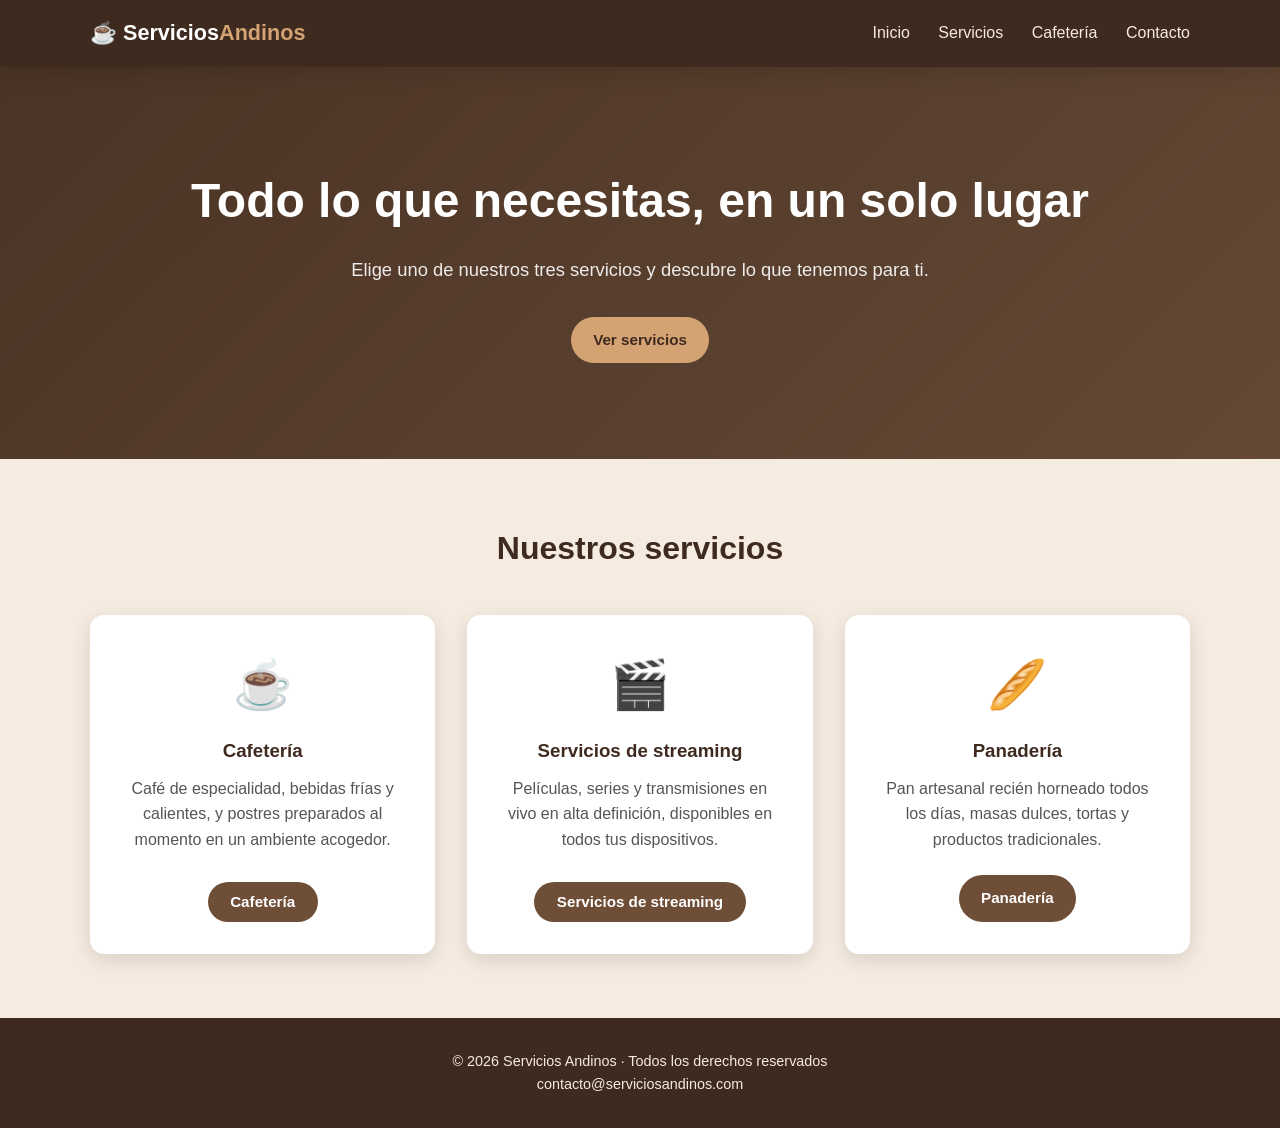
==== commit d5b204f9: "Agregar enlace a pagina de panaderia" ====
--- a/index.html
+++ b/index.html
@@ -1,3 +1,4 @@
+
 <!DOCTYPE html>
 <html lang="es">
 <head>
@@ -8,7 +9,7 @@
 </head>
 <body>
 
-  <!-- ===== MENÚ ===== -->
+  <!-- MENÚ -->
   <header class="header">
     <div class="contenedor header__inner">
       <a href="#inicio" class="logo">☕ Servicios<span>Andinos</span></a>
@@ -22,7 +23,7 @@
     </div>
   </header>
 
-  <!-- ===== PORTADA ===== -->
+  <!-- PORTADA -->
   <section class="hero" id="inicio">
     <div class="contenedor">
       <h1>Todo lo que necesitas, en un solo lugar</h1>
@@ -31,9 +32,10 @@
     </div>
   </section>
 
-  <!-- ===== SERVICIOS ===== -->
+  <!-- SERVICIOS -->
   <section class="servicios contenedor" id="servicios">
     <h2 class="titulo-seccion">Nuestros servicios</h2>
+
     <div class="tarjetas">
 
       <article class="tarjeta">
@@ -54,13 +56,13 @@
         <div class="tarjeta__icono">🥖</div>
         <h3>Panadería</h3>
         <p>Pan artesanal recién horneado todos los días, masas dulces, tortas y productos tradicionales.</p>
-        <button class="btn" data-servicio="panaderia">Panadería</button>
+        <a href="panaderia/panaderia.html" class="btn">Panadería</a>
       </article>
 
     </div>
   </section>
 
-  <!-- ===== CAFETERÍA (servicio desarrollado) ===== -->
+  <!-- CAFETERÍA -->
   <section class="cafeteria oculto" id="cafeteria">
     <div class="contenedor">
       <h2 class="titulo-seccion">Cafetería</h2>
@@ -81,10 +83,12 @@
           <ul class="carrito__lista" id="carritoLista">
             <li class="vacio">Aún no agregaste productos.</li>
           </ul>
+
           <div class="carrito__total">
             <span>Total:</span>
             <strong id="carritoTotal">Bs 0.00</strong>
           </div>
+
           <button class="btn btn--ancho" id="btnConfirmar">Confirmar pedido</button>
           <button class="btn btn--secundario btn--ancho" id="btnVaciar">Vaciar carrito</button>
         </aside>
@@ -98,7 +102,7 @@
     </div>
   </section>
 
-  <!-- ===== PIE ===== -->
+  <!-- PIE DE PÁGINA -->
   <footer class="footer" id="contacto">
     <div class="contenedor">
       <p>© 2026 Servicios Andinos · Todos los derechos reservados</p>
@@ -106,7 +110,7 @@
     </div>
   </footer>
 
-  <!-- ===== VENTANA MODAL ===== -->
+  <!-- VENTANA MODAL -->
   <div class="modal" id="modal">
     <div class="modal__caja">
       <div class="modal__icono" id="modalIcono">🛠️</div>
@@ -118,4 +122,4 @@
 
   <script src="script.js"></script>
 </body>
-</html>+</html>
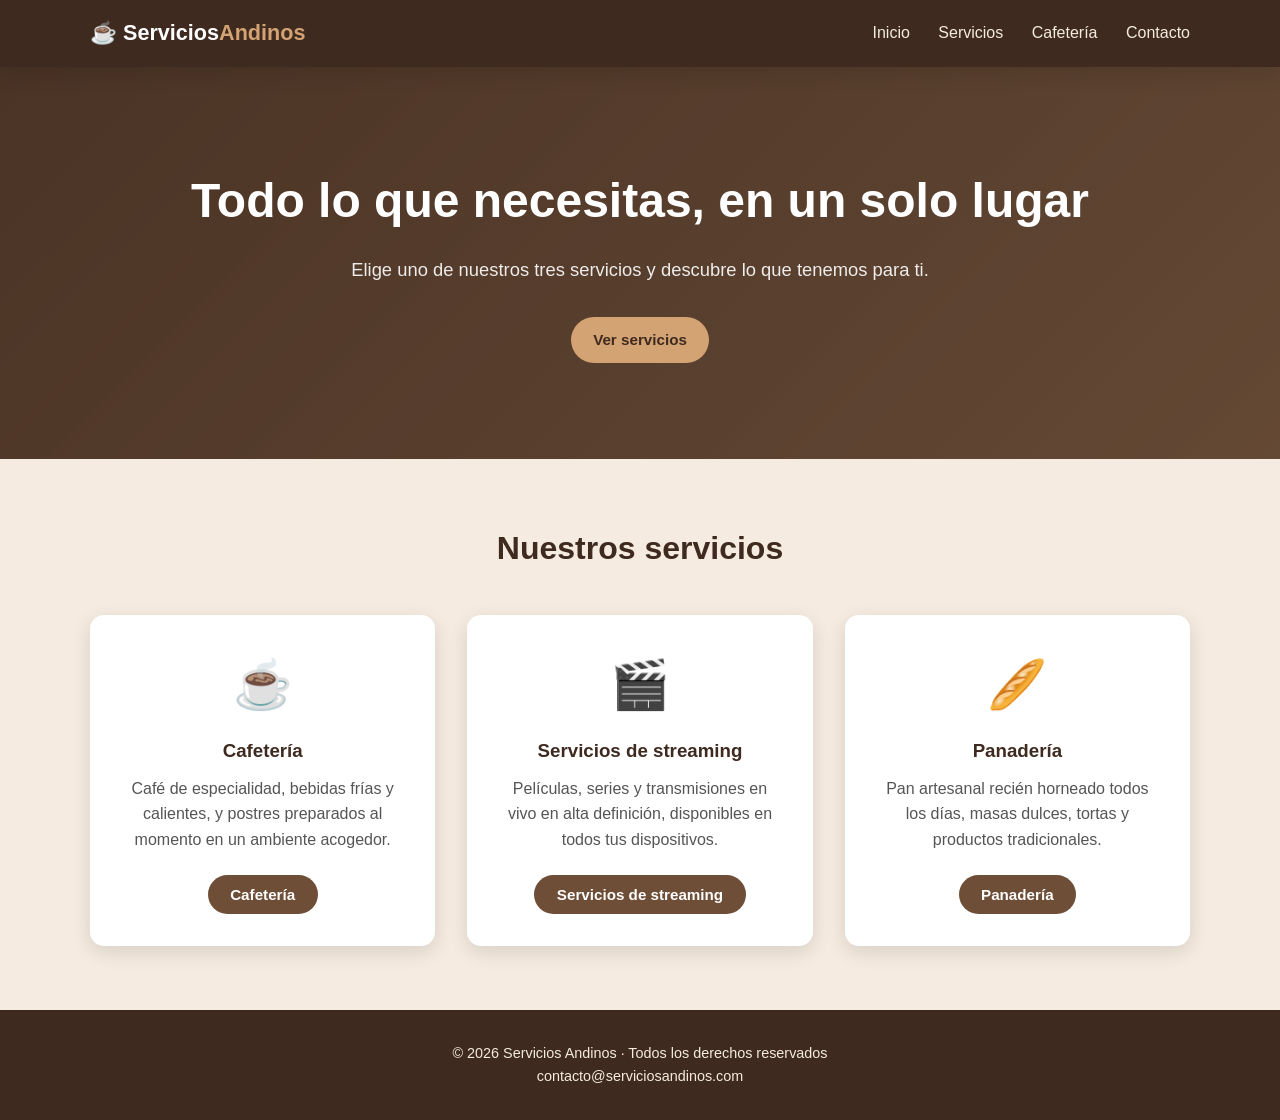
==== commit 4b184587: "Actualizar servicio Crunchyroll" ====
--- a/index.html
+++ b/index.html
@@ -1,4 +1,3 @@
-
 <!DOCTYPE html>
 <html lang="es">
 <head>
@@ -9,7 +8,7 @@
 </head>
 <body>
 
-  <!-- MENÚ -->
+  <!-- ===== MENÚ ===== -->
   <header class="header">
     <div class="contenedor header__inner">
       <a href="#inicio" class="logo">☕ Servicios<span>Andinos</span></a>
@@ -23,7 +22,7 @@
     </div>
   </header>
 
-  <!-- PORTADA -->
+  <!-- ===== PORTADA ===== -->
   <section class="hero" id="inicio">
     <div class="contenedor">
       <h1>Todo lo que necesitas, en un solo lugar</h1>
@@ -32,10 +31,9 @@
     </div>
   </section>
 
-  <!-- SERVICIOS -->
+  <!-- ===== SERVICIOS ===== -->
   <section class="servicios contenedor" id="servicios">
     <h2 class="titulo-seccion">Nuestros servicios</h2>
-
     <div class="tarjetas">
 
       <article class="tarjeta">
@@ -56,13 +54,13 @@
         <div class="tarjeta__icono">🥖</div>
         <h3>Panadería</h3>
         <p>Pan artesanal recién horneado todos los días, masas dulces, tortas y productos tradicionales.</p>
-        <a href="panaderia/panaderia.html" class="btn">Panadería</a>
+        <button class="btn" data-servicio="panaderia">Panadería</button>
       </article>
 
     </div>
   </section>
 
-  <!-- CAFETERÍA -->
+  <!-- ===== CAFETERÍA (servicio desarrollado) ===== -->
   <section class="cafeteria oculto" id="cafeteria">
     <div class="contenedor">
       <h2 class="titulo-seccion">Cafetería</h2>
@@ -83,12 +81,10 @@
           <ul class="carrito__lista" id="carritoLista">
             <li class="vacio">Aún no agregaste productos.</li>
           </ul>
-
           <div class="carrito__total">
             <span>Total:</span>
             <strong id="carritoTotal">Bs 0.00</strong>
           </div>
-
           <button class="btn btn--ancho" id="btnConfirmar">Confirmar pedido</button>
           <button class="btn btn--secundario btn--ancho" id="btnVaciar">Vaciar carrito</button>
         </aside>
@@ -102,7 +98,263 @@
     </div>
   </section>
 
-  <!-- PIE DE PÁGINA -->
+  <!-- ===== STREAMING (Crunchyroll, demostración) ===== -->
+  <section class="oculto" id="streaming">
+    <!-- AVISO: este sitio es una demostración académica. No es la página oficial de Crunchyroll. -->
+    <div class="demo-notice">
+        PROYECTO ACADÉMICO · DEMOSTRACIÓN NO OFICIAL · NO SE REALIZAN PAGOS
+        <button class="back-link" id="crVolver" type="button">← Volver a Servicios Andinos</button>
+    </div>
+
+    <header class="site-header">
+        <div class="header-inner">
+            <a class="brand" href="#cr-inicio" aria-label="Crunchyroll, volver al inicio">
+                <span class="brand-mark" aria-hidden="true">◔</span>
+                <span>crunchyroll</span>
+            </a>
+
+            <button class="cr-menu-toggle" id="crMenuToggle" type="button"
+                    aria-label="Abrir menú" aria-expanded="false" aria-controls="crMainNav">
+                <span></span><span></span><span></span>
+            </button>
+
+            <nav class="main-nav" id="crMainNav" aria-label="Navegación principal">
+                <a href="#cr-catalogo">Descubre</a>
+                <a href="#cr-beneficios">Beneficios</a>
+                <a href="#cr-planes">Planes</a>
+                <a href="#cr-preguntas">Preguntas</a>
+                <a class="nav-cta" href="#cr-planes">Ver suscripciones</a>
+            </nav>
+        </div>
+    </header>
+
+    <div class="cr-main">
+        <!-- ==================== INICIO / PORTADA ==================== -->
+        <section class="cr-hero section-wrap" id="cr-inicio">
+            <div class="hero-copy">
+                <span class="eyebrow"><span class="eyebrow-dot"></span> EL UNIVERSO DEL ANIME TE ESPERA</span>
+                <h1>Historias que te hacen sentir <span>de todo.</span></h1>
+                <p class="hero-description">
+                    Aventuras épicas, comedia, fantasía y nuevos mundos están a un clic.
+                    Encuentra tu próxima historia favorita y disfruta del anime a tu manera.
+                </p>
+                <div class="hero-actions">
+                    <a class="button button-primary" href="#cr-planes">Explorar suscripciones <span aria-hidden="true">→</span></a>
+                    <a class="button button-ghost" href="#cr-catalogo">Descubrir anime</a>
+                </div>
+                <p class="hero-footnote">Una experiencia de muestra creada para una actividad académica.</p>
+            </div>
+
+            <div class="hero-visual">
+                <div class="hero-glow"></div>
+                <div class="hero-image-frame">
+                    <!-- IMAGEN PRINCIPAL:
+                         Coloca tu imagen en img/crunchyroll/portada-anime.jpg
+                         Puedes cambiar el nombre del archivo en el atributo src. -->
+                    <img src="img/crunchyroll/portada-anime.jpg"
+                         alt="Imagen promocional de anime para la portada"
+                         class="hero-image">
+                    <div class="image-label">TU PRÓXIMA AVENTURA COMIENZA AQUÍ</div>
+                </div>
+                <div class="floating-tag tag-top">＋ Nuevas historias</div>
+                <div class="floating-tag tag-bottom">ANIME · A TU RITMO</div>
+            </div>
+        </section>
+
+        <!-- ==================== CATÁLOGO DESTACADO ==================== -->
+        <section class="catalog-section section-wrap" id="cr-catalogo">
+            <div class="section-heading">
+                <div>
+                    <span class="eyebrow">UN MUNDO POR DESCUBRIR</span>
+                    <h2>Tu próxima obsesión <span>está aquí.</span></h2>
+                </div>
+                <p>Explora diferentes géneros y encuentra historias para cada momento.</p>
+            </div>
+
+            <div class="anime-grid">
+                <article class="anime-card anime-card-large">
+                    <div class="poster poster-one">
+                        <!-- IMAGEN DE ANIME 1: guarda la imagen como img/crunchyroll/anime-1.jpg -->
+                        <img src="img/crunchyroll/anime-1.jpg" alt="Póster de anime destacado número uno">
+                        <span class="poster-number">01</span>
+                    </div>
+                    <div class="anime-info">
+                        <span class="genre">ACCIÓN · AVENTURA</span>
+                        <h3>Grandes aventuras</h3>
+                        <p>Personajes inolvidables, desafíos y mundos extraordinarios.</p>
+                    </div>
+                </article>
+
+                <article class="anime-card">
+                    <div class="poster poster-two">
+                        <!-- IMAGEN DE ANIME 2: guarda la imagen como img/crunchyroll/anime-2.jpg -->
+                        <img src="img/crunchyroll/anime-2.jpg" alt="Póster de anime destacado número dos">
+                        <span class="poster-number">02</span>
+                    </div>
+                    <div class="anime-info">
+                        <span class="genre">FANTASÍA · DRAMA</span>
+                        <h3>Otros mundos</h3>
+                        <p>Déjate llevar por relatos llenos de emoción.</p>
+                    </div>
+                </article>
+
+                <article class="anime-card">
+                    <div class="poster poster-three">
+                        <!-- IMAGEN DE ANIME 3: guarda la imagen como img/crunchyroll/anime-3.jpg -->
+                        <img src="img/crunchyroll/anime-3.jpg" alt="Póster de anime destacado número tres">
+                        <span class="poster-number">03</span>
+                    </div>
+                    <div class="anime-info">
+                        <span class="genre">COMEDIA · VIDA DIARIA</span>
+                        <h3>Momentos divertidos</h3>
+                        <p>Historias ligeras para disfrutar y sonreír.</p>
+                    </div>
+                </article>
+            </div>
+            <p class="content-note">Las imágenes y categorías de esta sección son espacios de muestra. Añade tus propias imágenes en la carpeta indicada.</p>
+        </section>
+
+        <!-- ==================== BENEFICIOS DEL SERVICIO ==================== -->
+        <section class="benefits-section" id="cr-beneficios">
+            <div class="section-wrap benefits-inner">
+                <div class="benefits-copy">
+                    <span class="eyebrow">MÁS QUE VER ANIME</span>
+                    <h2>Una experiencia hecha para fans.</h2>
+                    <p>
+                        La idea de una plataforma de streaming de anime es reunir tus historias
+                        favoritas en un solo lugar, con una experiencia cómoda y fácil de explorar.
+                    </p>
+                    <a class="text-link" href="#cr-planes">Encuentra tu plan <span aria-hidden="true">→</span></a>
+                </div>
+
+                <div class="benefit-list">
+                    <article class="benefit-item">
+                        <span class="benefit-icon" aria-hidden="true">▶</span>
+                        <div><h3>Entretenimiento a tu ritmo</h3><p>Elige qué ver y cuándo continuar tu maratón.</p></div>
+                    </article>
+                    <article class="benefit-item">
+                        <span class="benefit-icon" aria-hidden="true">☆</span>
+                        <div><h3>Un catálogo para explorar</h3><p>Descubre diferentes géneros, estilos y universos.</p></div>
+                    </article>
+                    <article class="benefit-item">
+                        <span class="benefit-icon" aria-hidden="true">▣</span>
+                        <div><h3>Disfruta en tus dispositivos</h3><p>Imagina una experiencia pensada para acompañarte.</p></div>
+                    </article>
+                </div>
+            </div>
+        </section>
+
+        <!-- ==================== PLANES / SIMULADOR ==================== -->
+        <section class="plans-section section-wrap" id="cr-planes">
+            <div class="section-heading section-heading-center">
+                <span class="eyebrow">ELIGE CÓMO QUIERES DISFRUTAR</span>
+                <h2>Encuentra tu <span>suscripción ideal.</span></h2>
+                <p>Selecciona uno de estos planes de demostración para probar el simulador.</p>
+            </div>
+
+            <div class="plans-grid">
+                <article class="plan-card">
+                    <div class="plan-topline"><span class="plan-kicker">PARA EMPEZAR</span></div>
+                    <h3>Fan</h3>
+                    <p class="plan-description">Una opción sencilla para tu sesión de anime.</p>
+                    <div class="plan-price"><span class="currency">Bs</span> 25<span class="period">/ mes</span></div>
+                    <ul class="plan-features">
+                        <li>Acceso de demostración al catálogo</li>
+                        <li>Experiencia de streaming simulada</li>
+                        <li>Ideal para un fan</li>
+                    </ul>
+                    <button class="button button-outline choose-plan" type="button" data-plan="Fan" data-price="Bs 25 / mes">Elegir Fan</button>
+                </article>
+
+                <article class="plan-card plan-card-featured">
+                    <div class="popular-label">MÁS ELEGIDO</div>
+                    <div class="plan-topline"><span class="plan-kicker">PARA DISFRUTAR MÁS</span></div>
+                    <h3>Mega Fan</h3>
+                    <p class="plan-description">Más comodidad para quienes aman las maratones.</p>
+                    <div class="plan-price"><span class="currency">Bs</span> 35<span class="period">/ mes</span></div>
+                    <ul class="plan-features">
+                        <li>Todo lo incluido en Fan</li>
+                        <li>Experiencia multidispositivo simulada</li>
+                        <li>Más flexibilidad para disfrutar</li>
+                    </ul>
+                    <button class="button button-primary choose-plan" type="button" data-plan="Mega Fan" data-price="Bs 35 / mes">Elegir Mega Fan</button>
+                </article>
+
+                <article class="plan-card">
+                    <div class="plan-topline"><span class="plan-kicker">PARA LOS MÁS FANS</span></div>
+                    <h3>Ultimate Fan</h3>
+                    <p class="plan-description">Una propuesta de muestra para fans exigentes.</p>
+                    <div class="plan-price"><span class="currency">Bs</span> 45<span class="period">/ mes</span></div>
+                    <ul class="plan-features">
+                        <li>Todo lo incluido en Mega Fan</li>
+                        <li>Beneficios adicionales simulados</li>
+                        <li>La experiencia más completa de esta demo</li>
+                    </ul>
+                    <button class="button button-outline choose-plan" type="button" data-plan="Ultimate Fan" data-price="Bs 45 / mes">Elegir Ultimate</button>
+                </article>
+            </div>
+
+            <p class="pricing-disclaimer">
+                * Importante: los nombres, precios y características anteriores son ilustrativos y se usan
+                únicamente para esta práctica. No son una oferta comercial ni representan tarifas oficiales.
+            </p>
+            <p class="selection-status" id="selectionStatus" aria-live="polite"></p>
+        </section>
+
+        <!-- ==================== PREGUNTAS FRECUENTES ==================== -->
+        <section class="faq-section" id="cr-preguntas">
+            <div class="section-wrap faq-inner">
+                <div class="faq-heading">
+                    <span class="eyebrow">¿TIENES DUDAS?</span>
+                    <h2>Preguntas frecuentes.</h2>
+                    <p>Información sobre el funcionamiento de esta demostración académica.</p>
+                </div>
+                <div class="faq-list">
+                    <details>
+                        <summary>¿Esta página pertenece a Crunchyroll?</summary>
+                        <p>No. Es un proyecto académico independiente inspirado en la presentación de un servicio de streaming.</p>
+                    </details>
+                    <details>
+                        <summary>¿Puedo comprar una suscripción desde aquí?</summary>
+                        <p>No. Los botones solo muestran una simulación visual de selección de plan. No se procesan pagos ni se recopilan datos personales.</p>
+                    </details>
+                    <details>
+                        <summary>¿Dónde puedo añadir imágenes?</summary>
+                        <p>Coloca tus archivos en la carpeta img/crunchyroll y utiliza los nombres indicados en los comentarios del archivo HTML.</p>
+                    </details>
+                </div>
+            </div>
+        </section>
+
+        <!-- MODAL DE CONFIRMACIÓN DE LA SIMULACIÓN -->
+        <div class="modal-backdrop" id="planModal" hidden>
+            <section class="cr-modal" role="dialog" aria-modal="true" aria-labelledby="modalTitle" aria-describedby="modalDescription">
+                <button class="modal-close" id="closeModal" type="button" aria-label="Cerrar ventana">×</button>
+                <span class="modal-symbol" aria-hidden="true">✓</span>
+                <span class="eyebrow">SIMULACIÓN DE SUSCRIPCIÓN</span>
+                <h2 id="modalTitle">¡Tu plan está listo!</h2>
+                <p id="modalDescription">Has seleccionado un plan de demostración.</p>
+                <div class="selected-plan-box">
+                    <span id="selectedPlanName">Plan</span>
+                    <strong id="selectedPlanPrice">Bs 0 / mes</strong>
+                </div>
+                <p class="modal-disclaimer">Esto es solo una demostración académica. No se realizará ningún cobro.</p>
+                <button class="button button-primary modal-confirm" id="confirmSimulation" type="button">Confirmar selección de prueba</button>
+            </section>
+        </div>
+    </div>
+
+    <footer class="site-footer">
+        <div class="section-wrap footer-inner">
+            <a class="brand footer-brand" href="#cr-inicio"><span class="brand-mark" aria-hidden="true">◔</span><span>crunchyroll</span></a>
+            <p>Proyecto académico no oficial · Simulación de servicio de streaming</p>
+            <a href="#cr-inicio" class="back-to-top">Volver arriba ↑</a>
+        </div>
+        <p class="copyright">Crunchyroll es una marca de sus respectivos propietarios. Este sitio no está afiliado ni respaldado por ellos.</p>
+    </footer>
+  </section>
+
+  <!-- ===== PIE ===== -->
   <footer class="footer" id="contacto">
     <div class="contenedor">
       <p>© 2026 Servicios Andinos · Todos los derechos reservados</p>
@@ -110,7 +362,7 @@
     </div>
   </footer>
 
-  <!-- VENTANA MODAL -->
+  <!-- ===== VENTANA MODAL ===== -->
   <div class="modal" id="modal">
     <div class="modal__caja">
       <div class="modal__icono" id="modalIcono">🛠️</div>
@@ -122,4 +374,4 @@
 
   <script src="script.js"></script>
 </body>
-</html>
+</html>
--- a/styles.css
+++ b/styles.css
@@ -263,4 +263,219 @@
   }
   .nav.abierto { display: flex; }
   .nav a { margin: 0.6rem 0; text-align: center; }
-}+}
+
+/* =========================================================
+   STREAMING · CRUNCHYROLL (demostración académica)
+   Todo está limitado a #streaming para no chocar con la cafetería.
+   ========================================================= */
+#streaming {
+  --bg: #08090d; --surface: #12141b; --surface-light: #1b1e27;
+  --text: #f7f7fb; --muted: #a8aab6; --orange: #f47521; --orange-light: #ff994d;
+  --line: rgba(255,255,255,0.10); --max-width: 1160px;
+  background: var(--bg); color: var(--text); line-height: 1.6;
+  font-family: Inter, ui-sans-serif, system-ui, -apple-system, BlinkMacSystemFont, "Segoe UI", sans-serif;
+}
+#streaming *, #streaming *::before, #streaming *::after { box-sizing: border-box; }
+:where(#streaming) h1, :where(#streaming) h2, :where(#streaming) h3, :where(#streaming) p { margin-top: 0; }
+:where(#streaming) p { margin-bottom: 1em; }
+:where(#streaming) a { color: inherit; text-decoration: none; }
+:where(#streaming) button { font: inherit; }
+:where(#streaming) img { max-width: 100%; }
+#streaming .back-link { display: inline-block; margin-left: 14px; padding: 2px 10px; border: 1px solid rgba(255,193,143,.5); border-radius: 4px; background: transparent; color: #ffc18f; font: inherit; letter-spacing: inherit; cursor: pointer; }
+#streaming .back-link:hover { background: rgba(255,193,143,.15); }
+html { scroll-padding-top: 140px; }
+#streaming .section-wrap { width: min(var(--max-width), calc(100% - 48px)); margin-inline: auto; }
+#streaming .demo-notice {
+    padding: 7px 16px;
+    background: #24202a;
+    color: #ffc18f;
+    text-align: center;
+    font-size: .68rem;
+    font-weight: 800;
+    letter-spacing: .13em;
+}
+#streaming .site-header {
+    position: sticky;
+    top: 0;
+    z-index: 20;
+    background: rgba(8, 9, 13, .91);
+    border-bottom: 1px solid var(--line);
+    backdrop-filter: blur(16px);
+}
+#streaming .header-inner {
+    width: min(var(--max-width), calc(100% - 48px));
+    height: 76px;
+    margin-inline: auto;
+    display: flex;
+    align-items: center;
+    justify-content: space-between;
+    gap: 30px;
+}
+#streaming .brand { display: inline-flex; align-items: center; gap: 8px; font-size: 1.45rem; font-weight: 900; letter-spacing: -.08em; }
+#streaming .brand-mark { color: var(--orange); font-size: 2rem; line-height: 1; transform: rotate(-20deg); }
+#streaming .main-nav { display: flex; align-items: center; gap: 30px; color: #d4d4dc; font-size: .88rem; font-weight: 650; }
+#streaming .main-nav a:not(.nav-cta):hover,#streaming .back-to-top:hover { color: var(--orange-light); }
+#streaming .nav-cta { padding: 10px 17px; border: 1px solid rgba(244,117,33,.75); border-radius: 6px; color: #fff; transition: .2s ease; }
+#streaming .nav-cta:hover { background: var(--orange); border-color: var(--orange); }
+#streaming .cr-menu-toggle { display: none; }
+#streaming .cr-hero {
+    min-height: 620px;
+    display: grid;
+    grid-template-columns: 1fr .92fr;
+    align-items: center;
+    gap: 55px;
+    padding-block: 82px 92px;
+}
+#streaming .hero-copy { position: relative; z-index: 1; }
+#streaming .eyebrow { display: inline-flex; align-items: center; gap: 9px; color: var(--orange-light); font-size: .72rem; font-weight: 850; letter-spacing: .16em; }
+#streaming .eyebrow-dot { width: 7px; height: 7px; display: inline-block; border-radius: 50%; background: var(--orange); box-shadow: 0 0 15px var(--orange); }
+#streaming h1,#streaming h2,#streaming h3,#streaming p { margin-top: 0; }
+#streaming .cr-hero h1 { max-width: 660px; margin: 20px 0 20px; font-size: clamp(3.2rem, 6.2vw, 5.8rem); line-height: .99; letter-spacing: -.075em; }
+#streaming .cr-hero h1 span,#streaming .section-heading h2 span { color: var(--orange); }
+#streaming .hero-description { max-width: 540px; color: var(--muted); font-size: 1.08rem; line-height: 1.8; }
+#streaming .hero-actions { display: flex; flex-wrap: wrap; gap: 13px; margin-top: 32px; }
+#streaming .button { min-height: 48px; display: inline-flex; justify-content: center; align-items: center; gap: 13px; padding: 12px 20px; border: 1px solid transparent; border-radius: 6px; cursor: pointer; font-size: .9rem; font-weight: 800; transition: transform .2s ease, background .2s ease, border-color .2s ease; }
+#streaming .button:hover { transform: translateY(-2px); }
+#streaming .button-primary { background: var(--orange); color: #15100c; }
+#streaming .button-primary:hover { background: var(--orange-light); }
+#streaming .button-ghost { border-color: var(--line); color: #f3f3f6; }
+#streaming .button-ghost:hover,#streaming .button-outline:hover { border-color: var(--orange); background: rgba(244,117,33,.10); }
+#streaming .hero-footnote { margin: 22px 0 0; color: #777b89; font-size: .76rem; }
+#streaming .hero-visual { position: relative; min-height: 440px; display: grid; place-items: center; }
+#streaming .hero-glow { position: absolute; width: 78%; aspect-ratio: 1; border-radius: 50%; background: rgba(244,117,33,.18); filter: blur(85px); }
+#streaming .hero-image-frame { position: relative; width: min(100%, 475px); height: 440px; overflow: hidden; border: 1px solid rgba(255,255,255,.16); border-radius: 16px 70px 16px 16px; background: linear-gradient(145deg, #3b1c19, #171827 55%, #5a2714); box-shadow: 0 35px 100px rgba(0,0,0,.48); transform: rotate(2deg); }
+#streaming .hero-image { width: 100%; height: 100%; display: block; object-fit: cover; }
+#streaming .image-label { position: absolute; inset: auto 0 0; padding: 22px 18px; background: linear-gradient(transparent, rgba(0,0,0,.85)); color: white; font-size: .72rem; font-weight: 900; letter-spacing: .16em; }
+#streaming .floating-tag { position: absolute; z-index: 2; padding: 12px 16px; border: 1px solid rgba(255,255,255,.15); border-radius: 7px; background: rgba(22,24,32,.92); box-shadow: 0 12px 35px rgba(0,0,0,.35); font-size: .75rem; font-weight: 800; }
+#streaming .tag-top { top: 42px; left: -15px; color: #ffd1ae; }
+#streaming .tag-bottom { right: -12px; bottom: 34px; color: var(--orange-light); letter-spacing: .12em; }
+#streaming .catalog-section { padding-block: 60px 110px; }
+#streaming .section-heading { display: flex; align-items: end; justify-content: space-between; gap: 40px; margin-bottom: 36px; }
+#streaming .section-heading h2,#streaming .benefits-copy h2,#streaming .faq-heading h2 { margin: 11px 0 0; font-size: clamp(2rem, 4vw, 3.15rem); line-height: 1.08; letter-spacing: -.055em; }
+#streaming .section-heading > p { max-width: 355px; margin-bottom: 4px; color: var(--muted); font-size: .94rem; }
+#streaming .anime-grid { display: grid; grid-template-columns: 1.2fr 1fr 1fr; gap: 20px; }
+#streaming .anime-card { min-width: 0; padding: 12px; overflow: hidden; border: 1px solid var(--line); border-radius: 10px; background: var(--surface); transition: transform .25s ease, border-color .25s ease; }
+#streaming .anime-card:hover { transform: translateY(-5px); border-color: rgba(244,117,33,.55); }
+#streaming .poster { position: relative; height: 250px; overflow: hidden; border-radius: 6px; background: linear-gradient(135deg, #3c1b28, #171b2d); }
+#streaming .anime-card-large .poster { height: 290px; }
+#streaming .poster-two { background: linear-gradient(135deg, #29204a, #171b2d 60%, #573b29); }
+#streaming .poster-three { background: linear-gradient(135deg, #263c48, #252039 60%, #613b25); }
+#streaming .poster img { width: 100%; height: 100%; display: block; object-fit: cover; }
+#streaming .poster-number { position: absolute; right: 12px; bottom: 6px; color: rgba(255,255,255,.82); font-size: 2.4rem; font-weight: 950; letter-spacing: -.08em; text-shadow: 0 2px 12px rgba(0,0,0,.65); }
+#streaming .anime-info { padding: 17px 8px 10px; }
+#streaming .genre { color: var(--orange-light); font-size: .64rem; font-weight: 850; letter-spacing: .13em; }
+#streaming .anime-info h3 { margin: 7px 0 5px; font-size: 1.23rem; letter-spacing: -.025em; }
+#streaming .anime-info p { margin-bottom: 0; color: var(--muted); font-size: .84rem; }
+#streaming .content-note { margin: 18px 0 0; color: #777b89; font-size: .75rem; }
+#streaming .benefits-section { padding-block: 95px; background: linear-gradient(110deg, #15141b, #10121a 60%, #20140f); border-block: 1px solid var(--line); }
+#streaming .benefits-inner { display: grid; grid-template-columns: .9fr 1.1fr; align-items: center; gap: 100px; }
+#streaming .benefits-copy h2 { max-width: 440px; margin-bottom: 20px; }
+#streaming .benefits-copy > p { max-width: 460px; color: var(--muted); line-height: 1.8; }
+#streaming .text-link { display: inline-flex; align-items: center; gap: 12px; margin-top: 10px; color: var(--orange-light); font-size: .9rem; font-weight: 850; }
+#streaming .benefit-list { display: grid; gap: 15px; }
+#streaming .benefit-item { display: flex; align-items: flex-start; gap: 19px; padding: 23px; border: 1px solid var(--line); border-radius: 9px; background: rgba(255,255,255,.035); }
+#streaming .benefit-icon { width: 43px; height: 43px; flex: 0 0 43px; display: grid; place-items: center; border-radius: 9px; background: rgba(244,117,33,.14); color: var(--orange-light); font-size: 1.25rem; }
+#streaming .benefit-item h3 { margin: 0 0 4px; font-size: 1rem; }
+#streaming .benefit-item p { margin: 0; color: var(--muted); font-size: .84rem; }
+#streaming .plans-section { padding-block: 105px 100px; }
+#streaming .section-heading-center { display: block; text-align: center; margin-bottom: 48px; }
+#streaming .section-heading-center h2 { margin-bottom: 13px; }
+#streaming .section-heading-center > p { max-width: none; margin: 0; }
+#streaming .plans-grid { display: grid; grid-template-columns: repeat(3, 1fr); align-items: stretch; gap: 18px; }
+#streaming .plan-card { position: relative; display: flex; flex-direction: column; min-width: 0; padding: 29px 27px 27px; border: 1px solid var(--line); border-radius: 10px; background: var(--surface); }
+#streaming .plan-card-featured { border: 1px solid var(--orange); background: linear-gradient(160deg, rgba(244,117,33,.12), var(--surface) 42%); box-shadow: 0 15px 55px rgba(244,117,33,.08); }
+#streaming .popular-label { position: absolute; top: -13px; right: 22px; padding: 5px 10px; border-radius: 4px; background: var(--orange); color: #170f09; font-size: .63rem; font-weight: 950; letter-spacing: .08em; }
+#streaming .plan-kicker { color: var(--orange-light); font-size: .65rem; font-weight: 900; letter-spacing: .15em; }
+#streaming .plan-card h3 { margin: 12px 0 4px; font-size: 1.65rem; letter-spacing: -.04em; }
+#streaming .plan-description { min-height: 48px; margin-bottom: 18px; color: var(--muted); font-size: .83rem; }
+#streaming .plan-price { margin-bottom: 19px; font-size: 2.65rem; font-weight: 900; letter-spacing: -.07em; }
+#streaming .currency { font-size: 1.1rem; letter-spacing: 0; vertical-align: 15px; }
+#streaming .period { color: var(--muted); font-size: .8rem; font-weight: 550; letter-spacing: 0; }
+#streaming .plan-features { display: grid; gap: 12px; margin: 0 0 27px; padding: 0; list-style: none; color: #d5d5dd; font-size: .82rem; }
+#streaming .plan-features li::before { content: "✓"; margin-right: 10px; color: var(--orange-light); font-weight: 900; }
+#streaming .plan-card .button { width: 100%; margin-top: auto; }
+#streaming .button-outline { border-color: rgba(255,255,255,.24); background: transparent; color: var(--text); }
+#streaming .pricing-disclaimer { max-width: 780px; margin: 28px auto 0; color: #858895; text-align: center; font-size: .73rem; }
+#streaming .selection-status { min-height: 22px; margin: 15px 0 0; color: var(--orange-light); text-align: center; font-size: .84rem; }
+#streaming .faq-section { padding-block: 85px; background: #101117; border-top: 1px solid var(--line); }
+#streaming .faq-inner { display: grid; grid-template-columns: .75fr 1.25fr; gap: 90px; }
+#streaming .faq-heading h2 { margin-bottom: 14px; }
+#streaming .faq-heading p { max-width: 310px; color: var(--muted); font-size: .88rem; }
+#streaming .faq-list details { padding: 19px 0; border-bottom: 1px solid var(--line); }
+#streaming .faq-list details:first-child { border-top: 1px solid var(--line); }
+#streaming .faq-list summary { position: relative; padding-right: 28px; cursor: pointer; font-size: .96rem; font-weight: 800; list-style: none; }
+#streaming .faq-list summary::-webkit-details-marker { display: none; }
+#streaming .faq-list summary::after { content: "+"; position: absolute; top: -4px; right: 3px; color: var(--orange); font-size: 1.4rem; }
+#streaming .faq-list details[open] summary::after { content: "−"; }
+#streaming .faq-list details p { max-width: 660px; margin: 12px 25px 0 0; color: var(--muted); font-size: .86rem; }
+#streaming .site-footer { padding-block: 30px 18px; background: #08090d; }
+#streaming .footer-inner { display: flex; align-items: center; justify-content: space-between; gap: 25px; padding-bottom: 23px; }
+#streaming .footer-brand { font-size: 1.2rem; }
+#streaming .footer-brand .brand-mark { font-size: 1.7rem; }
+#streaming .footer-inner > p,#streaming .copyright { margin: 0; color: #858895; font-size: .72rem; }
+#streaming .back-to-top { color: #dddde4; font-size: .78rem; font-weight: 750; }
+#streaming .copyright { padding-top: 17px; border-top: 1px solid var(--line); text-align: center; }
+/* Ventana emergente para confirmar la selección simulada. */
+#streaming .modal-backdrop { position: fixed; inset: 0; z-index: 50; display: grid; place-items: center; padding: 22px; background: rgba(0,0,0,.76); backdrop-filter: blur(8px); }
+#streaming .modal-backdrop[hidden] { display: none; }
+#streaming .cr-modal { position: relative; width: min(100%, 440px); padding: 38px; border: 1px solid rgba(244,117,33,.35); border-radius: 13px; background: #171922; text-align: center; box-shadow: 0 25px 100px rgba(0,0,0,.55); }
+#streaming .modal-close { position: absolute; top: 10px; right: 14px; border: 0; background: transparent; color: #b9bac4; cursor: pointer; font-size: 1.8rem; }
+#streaming .modal-symbol { width: 48px; height: 48px; display: grid; place-items: center; margin: 0 auto 18px; border-radius: 50%; background: rgba(244,117,33,.15); color: var(--orange-light); font-size: 1.5rem; }
+#streaming .cr-modal h2 { margin: 9px 0; font-size: 1.8rem; letter-spacing: -.05em; }
+#streaming .cr-modal > p { color: var(--muted); font-size: .86rem; }
+#streaming .selected-plan-box { display: flex; justify-content: space-between; gap: 15px; margin: 22px 0; padding: 16px; border: 1px solid var(--line); border-radius: 7px; background: rgba(255,255,255,.04); text-align: left; }
+#streaming .selected-plan-box strong { color: var(--orange-light); }
+#streaming .cr-modal .modal-disclaimer { font-size: .73rem; }
+#streaming .modal-confirm { width: 100%; margin-top: 8px; }
+@media (max-width: 900px) {
+#streaming .cr-hero { gap: 25px; }
+#streaming .cr-hero h1 { font-size: clamp(3rem, 7vw, 4.6rem); }
+#streaming .hero-image-frame { height: 370px; }
+#streaming .benefits-inner { gap: 45px; }
+#streaming .faq-inner { gap: 45px; }
+#streaming .main-nav { gap: 17px; }
+}
+@media (max-width: 720px) {
+#streaming .section-wrap,#streaming .header-inner { width: min(100% - 34px, var(--max-width)); }
+#streaming .header-inner { height: 68px; }
+#streaming .cr-menu-toggle { width: 42px; height: 42px; display: flex; flex-direction: column; justify-content: center; gap: 5px; padding: 9px; border: 1px solid var(--line); border-radius: 6px; background: transparent; cursor: pointer; }
+#streaming .cr-menu-toggle span { width: 100%; height: 2px; background: white; }
+#streaming .main-nav { position: absolute; top: 68px; right: 0; left: 0; display: none; flex-direction: column; align-items: stretch; gap: 0; padding: 10px 18px 18px; border-bottom: 1px solid var(--line); background: #0c0d12; }
+#streaming .main-nav.is-open { display: flex; }
+#streaming .main-nav a { padding: 13px 7px; }
+#streaming .main-nav .nav-cta { margin-top: 7px; text-align: center; }
+#streaming .cr-hero { min-height: auto; grid-template-columns: 1fr; padding-block: 65px 70px; }
+#streaming .hero-visual { min-height: 340px; margin-top: 10px; }
+#streaming .hero-image-frame { width: min(88%, 430px); height: 340px; }
+#streaming .tag-top { left: 0; }
+#streaming .tag-bottom { right: 0; }
+#streaming .catalog-section { padding-block: 45px 75px; }
+#streaming .section-heading { display: block; }
+#streaming .section-heading > p { margin-top: 14px; }
+#streaming .anime-grid { grid-template-columns: 1fr 1fr; }
+#streaming .anime-card-large { grid-column: 1 / -1; }
+#streaming .anime-card-large .poster { height: 260px; }
+#streaming .poster { height: 210px; }
+#streaming .benefits-inner,#streaming .faq-inner { grid-template-columns: 1fr; gap: 35px; }
+#streaming .benefits-section { padding-block: 72px; }
+#streaming .plans-section { padding-block: 75px; }
+#streaming .plans-grid { grid-template-columns: 1fr; gap: 25px; max-width: 480px; margin-inline: auto; }
+#streaming .plan-description { min-height: auto; }
+#streaming .faq-section { padding-block: 70px; }
+#streaming .footer-inner { flex-wrap: wrap; }
+#streaming .footer-inner > p { order: 3; width: 100%; }
+}
+@media (max-width: 430px) {
+#streaming .demo-notice { font-size: .56rem; letter-spacing: .08em; }
+#streaming .cr-hero h1 { font-size: 3.05rem; }
+#streaming .hero-actions { flex-direction: column; align-items: stretch; }
+#streaming .hero-image-frame { height: 290px; }
+#streaming .anime-grid { grid-template-columns: 1fr; }
+#streaming .anime-card-large { grid-column: auto; }
+#streaming .anime-card-large .poster,#streaming .poster { height: 250px; }
+#streaming .cr-modal { padding: 32px 22px 24px; }
+}
+
+/* La barra de Crunchyroll se pega justo debajo del menú principal */
+#streaming .site-header { top: 66px; }
